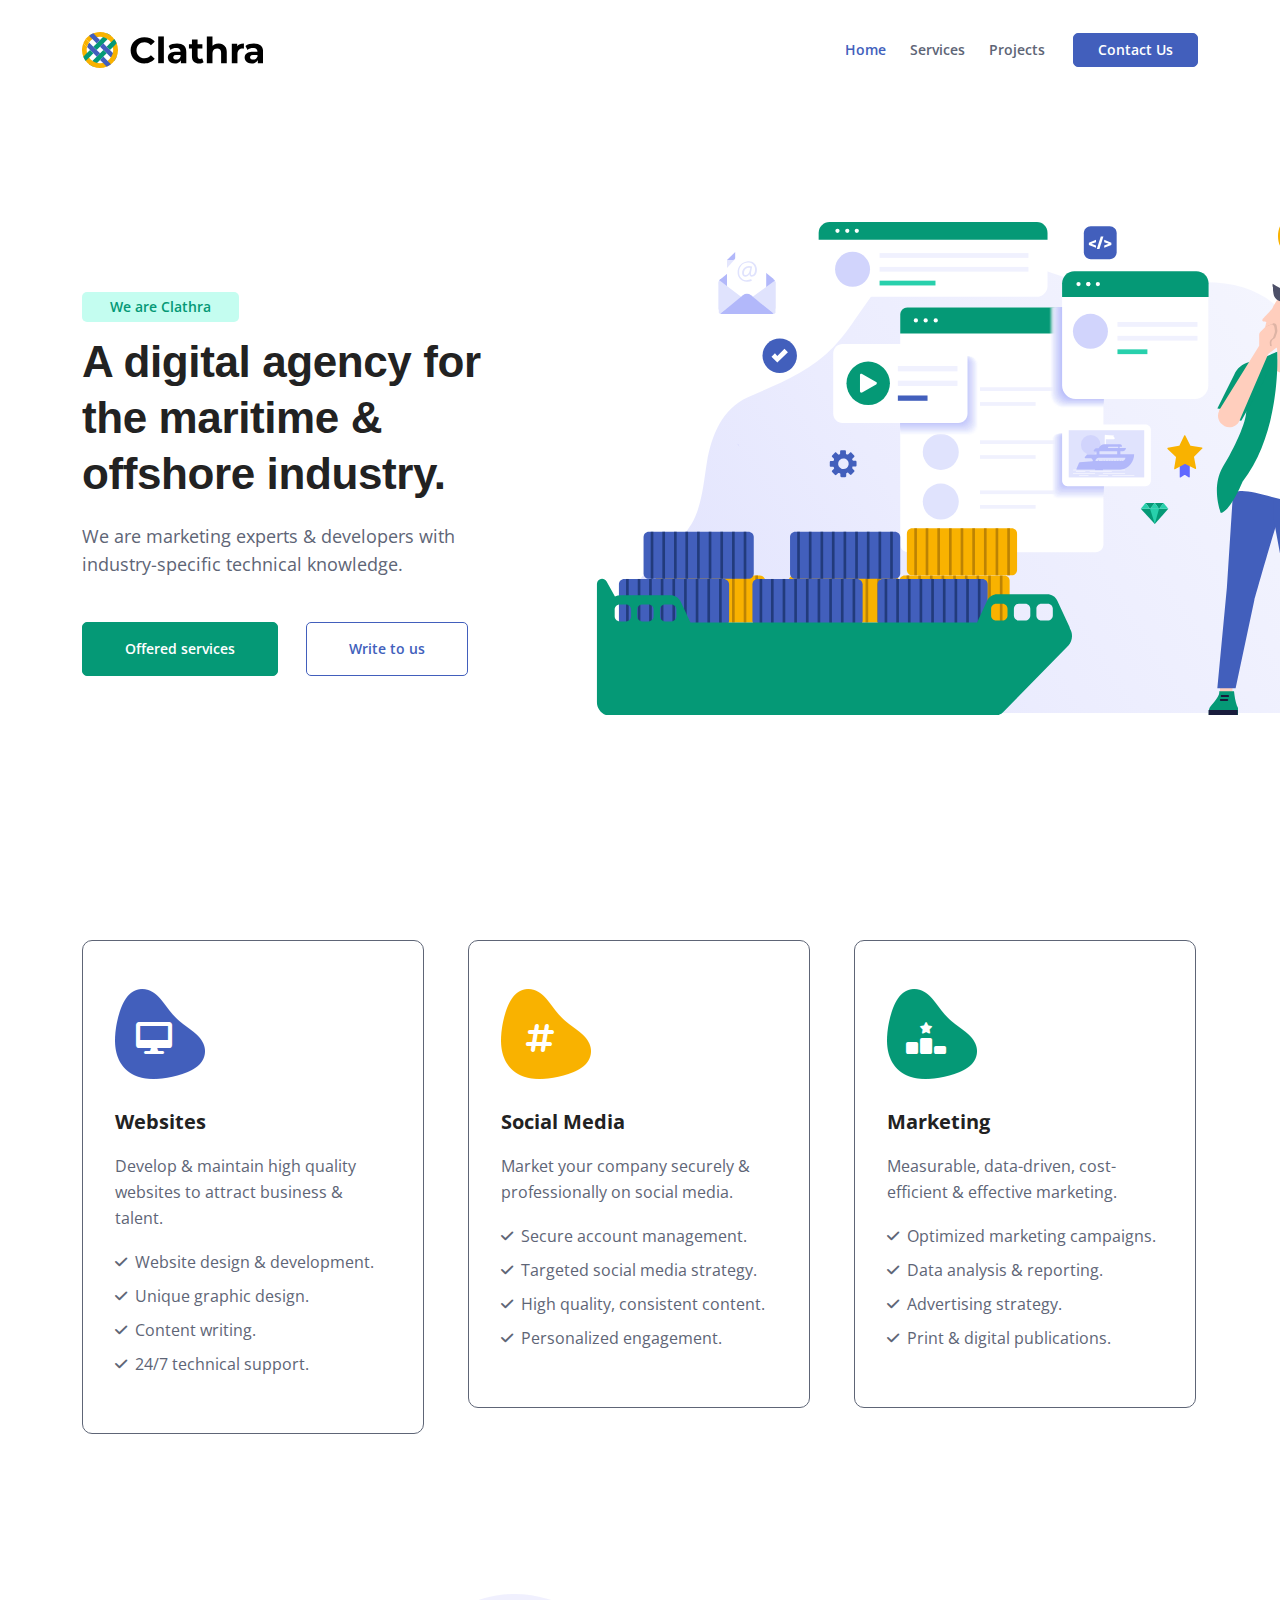
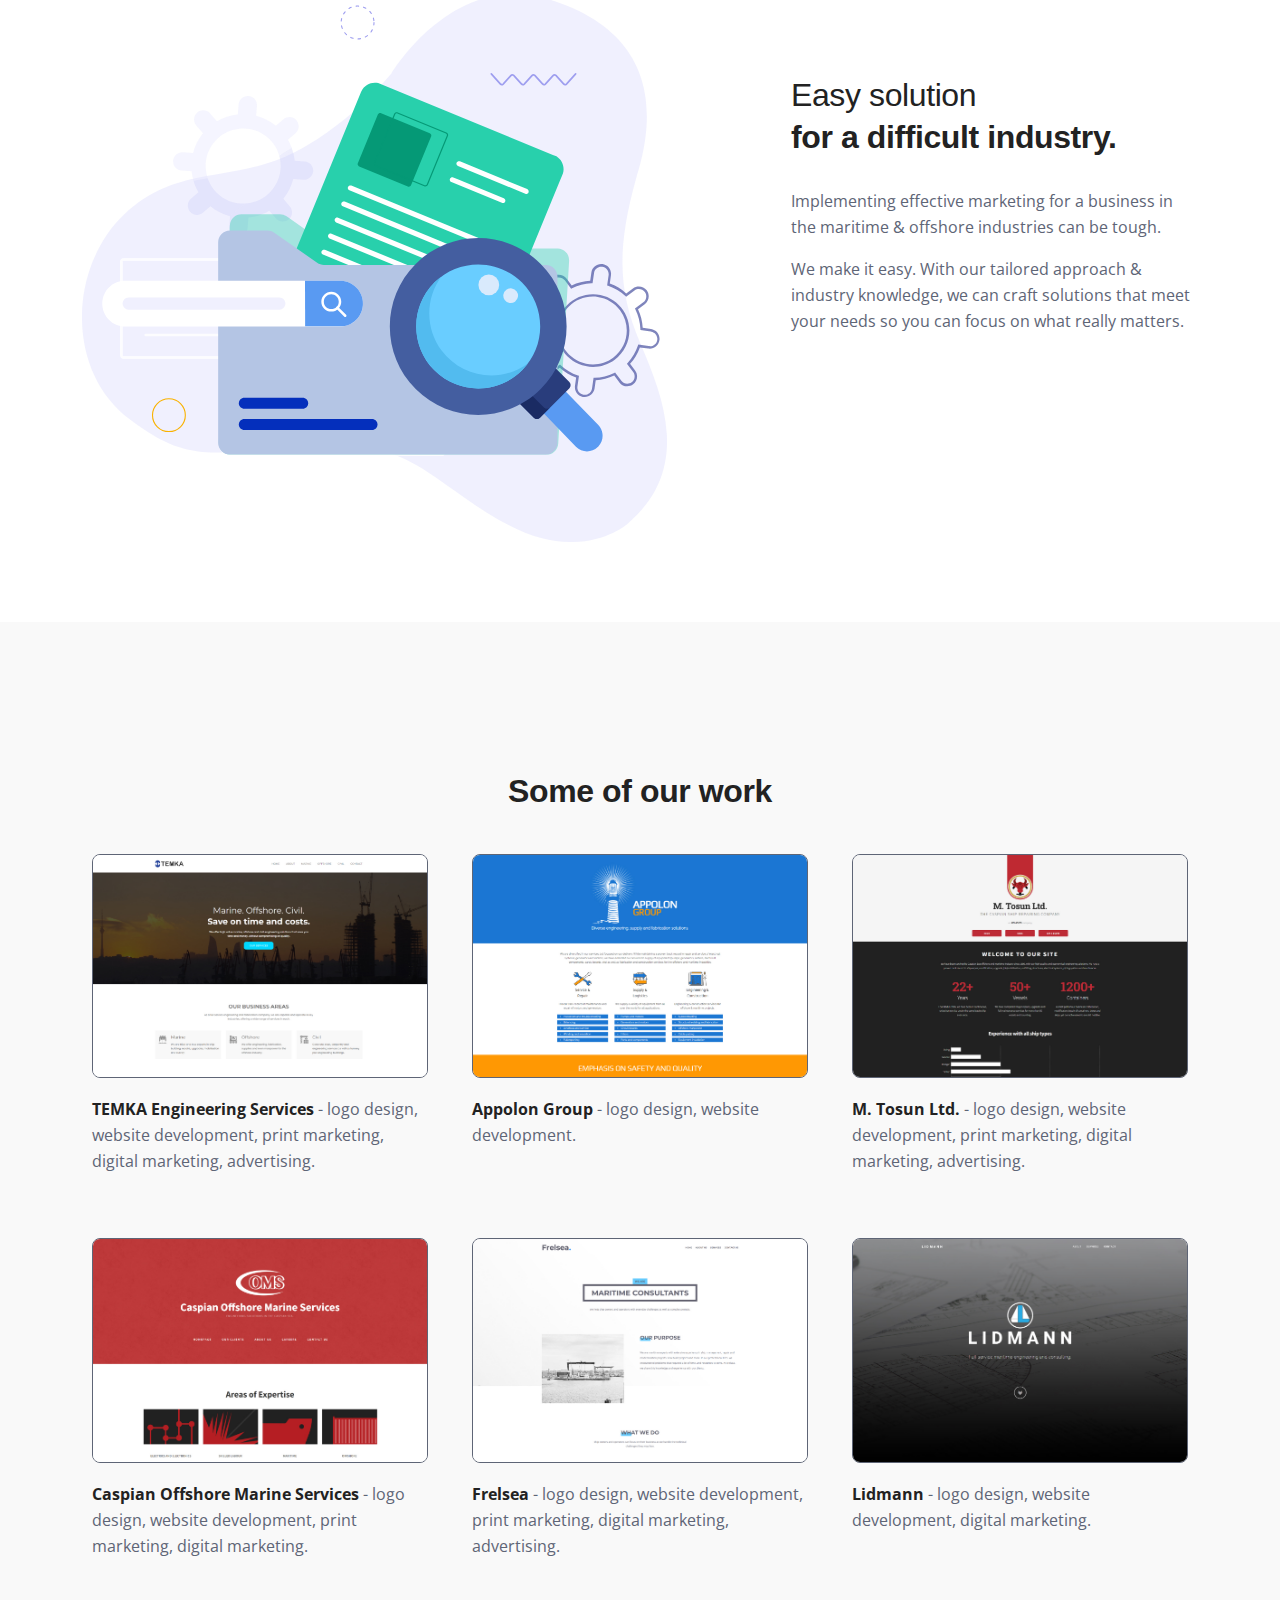
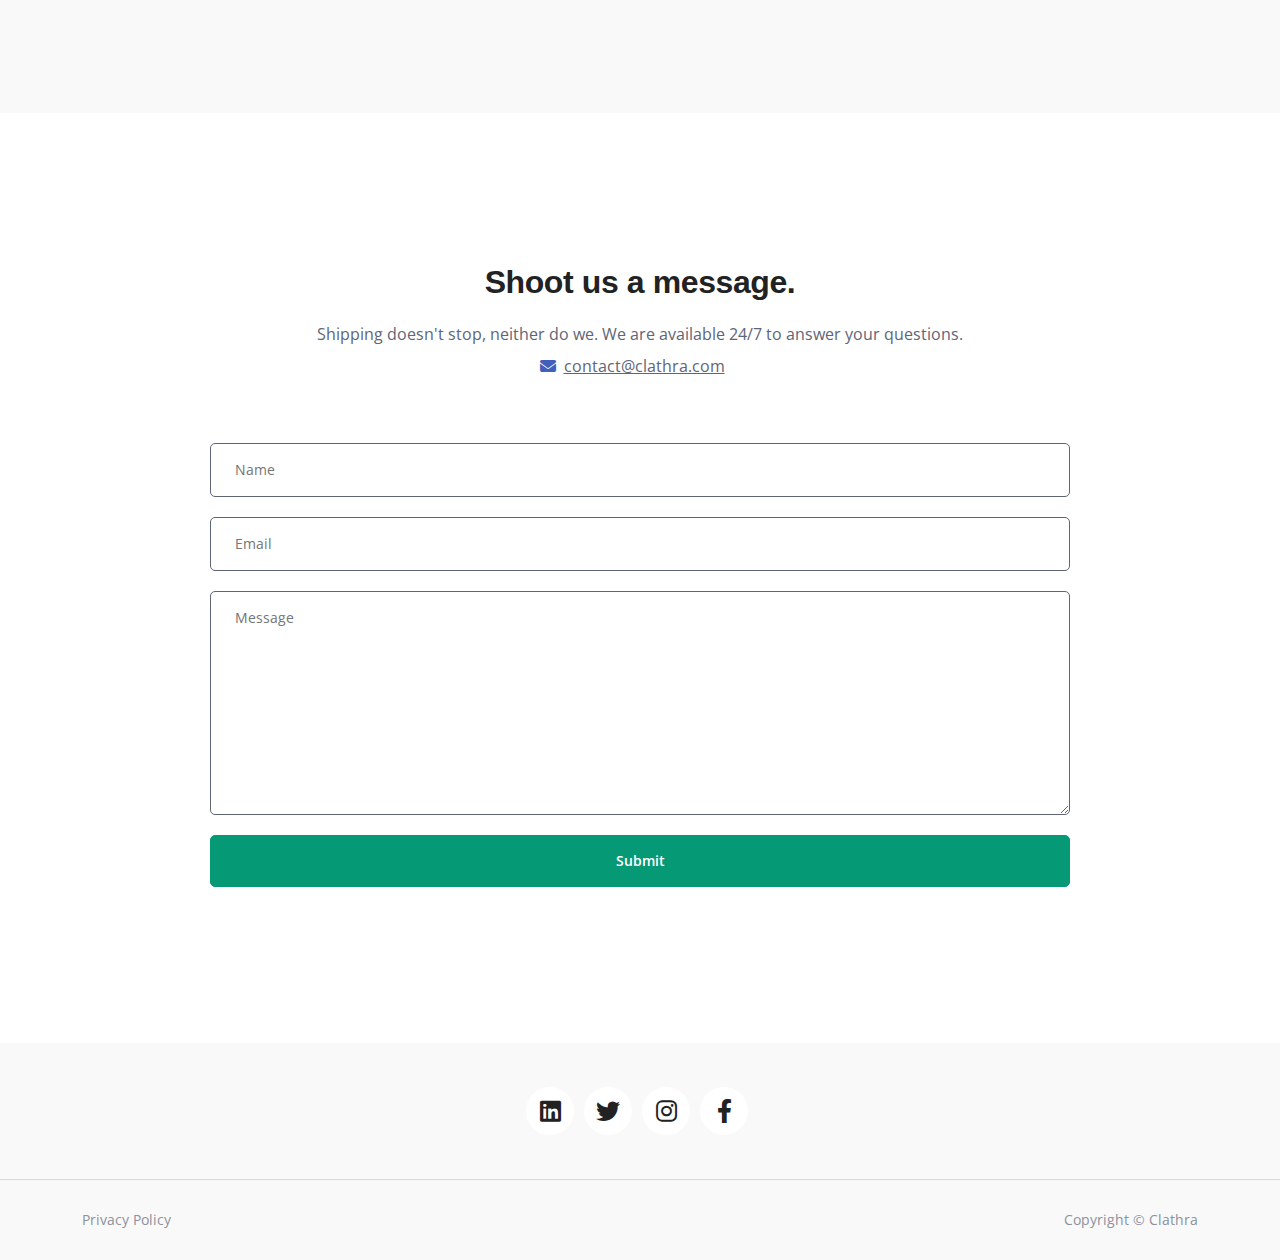
==== index.html @ 35093df6 "footer update" ====
<!DOCTYPE html>
<html lang="en">
<head>
    <meta charset="utf-8">
    <meta name="viewport" content="width=device-width, initial-scale=1, shrink-to-fit=no">
    
    <!-- SEO Meta Tags -->
    <meta name="description" content="Digital agency for the shipping, maritime and offshore industries.">
    <meta name="author" content="Clathra">

    <!-- OG Meta Tags to improve the way the post looks when you share the page on Facebook, Twitter, LinkedIn -->
	<meta property="og:site_name" content="Clathra" /> <!-- website name -->
	<meta property="og:site" content="https://clathra.com" /> <!-- website link -->
	<meta property="og:title" content="Clathra - digital agency for the shipping & offshore world."/> <!-- title shown in the actual shared post -->
	<meta property="og:description" content="Web development, design, digital & print marketing and media management to SMEs in shipping, maritime & offshore.  We have industry-specific expertise to cater to these challenging sectors." /> <!-- description shown in the actual shared post -->
	<meta property="og:image" content="https://clathra.com/images/og_image.jpg" /> <!-- image link, make sure it's jpg -->
	<meta property="og:url" content="https://clathra.com" /> <!-- where do you want your post to link to -->
	<meta name="twitter:card" content="summary_large_image"> <!-- to have large image post format in Twitter -->

    <!-- Webpage Title -->
    <title>Clathra - digital agency for the shipping & offshore world.</title>
    
    <!-- Styles -->
    <link href="https://fonts.googleapis.com/css2?family=Open+Sans:ital,wght@0,400;0,600;0,700;1,400&display=swap" rel="stylesheet">
    <link href="https://fonts.googleapis.com/css2?family=Orbitron:wght@400;500;600;700;800;900&display=swap" rel="stylesheet">
    <link href="css/bootstrap.min.css" rel="stylesheet">
    <link href="css/fontawesome-all.min.css" rel="stylesheet">
    <link href="css/swiper.css" rel="stylesheet">
	<link href="css/styles.css" rel="stylesheet">
	
	<!-- Favicon  -->
    <link rel="icon" href="images/favicon.png">
</head>
<body data-bs-spy="scroll" data-bs-target="#navbarExample">
    
    <!-- Navigation -->
    <nav id="navbarExample" class="navbar navbar-expand-lg fixed-top navbar-light" aria-label="Main navigation">
        <div class="container">

            <!-- Image Logo -->
            <a class="navbar-brand logo-image" href="#header"><img src="images/logo.svg" alt="alternative"></a> 

            <button class="navbar-toggler p-0 border-0" type="button" id="navbarSideCollapse" aria-label="Toggle navigation">
                <span class="navbar-toggler-icon"></span>
            </button>

            <div class="navbar-collapse offcanvas-collapse" id="navbarsExampleDefault">
                <ul class="navbar-nav ms-auto navbar-nav-scroll">
                    <li class="nav-item">
                        <a class="nav-link active" aria-current="page" href="#header">Home</a>
                    </li>
                    <li class="nav-item">
                        <a class="nav-link" href="#services">Services</a>
                    </li>
                    <li class="nav-item">
                        <a class="nav-link" href="#projects">Projects</a>
                    </li>
                </ul>
                <span class="nav-item">
                    <a class="btn-solid-sm" href="#contact">Contact Us</a>
                </span>
            </div> <!-- end of navbar-collapse -->
        </div> <!-- end of container -->
    </nav> <!-- end of navbar -->
    <!-- end of navigation -->

      
    <!-- Header -->
    <header id="header" class="header">
        <div class="container">
            <div class="row">
                <div class="col-lg-6 col-xl-5">
                    <div class="text-container">
                        <div class="section-title">We are Clathra</div>
                        <h1 class="h1-large">A digital agency for the maritime & offshore industry.</h1>
                        <p class="p-large">We are marketing experts & developers with industry-specific technical knowledge.</p>
                        <a class="btn-solid-lg" href="#services">Offered services</a>
                        <a class="btn-outline-lg" href="#contact">Write to us</a>
                    </div> <!-- end of text-container -->
                </div> <!-- end of col -->
                <div class="col-lg-6 col-xl-7">
                    <div class="image-container">
                        <img class="img-fluid" src="images/header-illustration.svg" alt="alternative">
                    </div> <!-- end of image-container -->
                </div> <!-- end of col -->
            </div> <!-- end of row -->
        </div> <!-- end of container -->
    </header> <!-- end of header -->
    <!-- end of header -->


    <!-- Services -->
    <div id="services" class="cards-1">
        <div class="container">
            <div class="row">
                <div class="col-lg-12">
                    
                    <!-- Card -->
                    <div class="card">
                        <div class="card-icon blue">
                            <span class="fas fa-desktop"></span>
                        </div>
                        <div class="card-body">
                            <h5 class="card-title">Websites</h5>
                            <p>Develop & maintain high quality websites to attract business & talent.</p>
                            <ul class="list-unstyled li-space-lg">
                                <li class="d-flex">
                                    <i class="fas fa-check"></i>
                                    <div class="flex-grow-1">Website design & development.</div>
                                </li>
                                <li class="d-flex">
                                    <i class="fas fa-check"></i>
                                    <div class="flex-grow-1">Unique graphic design.</div>
                                </li>
                                <li class="d-flex">
                                    <i class="fas fa-check"></i>
                                    <div class="flex-grow-1">Content writing.</div>
                                </li>
                                <li class="d-flex">
                                    <i class="fas fa-check"></i>
                                    <div class="flex-grow-1">24/7 technical support.</div>
                                </li>
                            </ul>
                        </div>
                    </div>
                    <!-- end of card -->

                    <!-- Card -->
                    <div class="card">
                        <div class="card-icon yellow">
                            <span class="fas fa-hashtag"></span>
                        </div>
                        <div class="card-body">
                            <h5 class="card-title">Social Media</h5>
                            <p>Market your company securely & professionally on social media.</p>
                            <ul class="list-unstyled li-space-lg">
                                <li class="d-flex">
                                    <i class="fas fa-check"></i>
                                    <div class="flex-grow-1">Secure account management.</div>
                                </li>
                                <li class="d-flex">
                                    <i class="fas fa-check"></i>
                                    <div class="flex-grow-1">Targeted social media strategy.</div>
                                </li>
                                <li class="d-flex">
                                    <i class="fas fa-check"></i>
                                    <div class="flex-grow-1">High quality, consistent content.</div>
                                </li>
                                <li class="d-flex">
                                    <i class="fas fa-check"></i>
                                    <div class="flex-grow-1">Personalized engagement.</div>
                                </li>
                            </ul>
                        </div>
                    </div>
                    <!-- end of card -->

                    <!-- Card -->
                    <div class="card">
                        <div class="card-icon red">
                            <span class="fas fa-ranking-star"></span>
                        </div>
                        <div class="card-body">
                            <h5 class="card-title">Marketing</h5>
                            <p>Measurable, data-driven, cost-efficient & effective marketing.</p>
                            <ul class="list-unstyled li-space-lg">
                                <li class="d-flex">
                                    <i class="fas fa-check"></i>
                                    <div class="flex-grow-1">Optimized marketing campaigns.</div>
                                </li>
                                <li class="d-flex">
                                    <i class="fas fa-check"></i>
                                    <div class="flex-grow-1">Data analysis & reporting.</div>
                                </li>
                                <li class="d-flex">
                                    <i class="fas fa-check"></i>
                                    <div class="flex-grow-1">Advertising strategy.</div>
                                </li>
                                <li class="d-flex">
                                    <i class="fas fa-check"></i>
                                    <div class="flex-grow-1">Print & digital publications.</div>
                                </li>
                            </ul>
                        </div>
                    </div>
                    <!-- end of card -->

                </div> <!-- end of col -->
            </div> <!-- end of row -->
        </div> <!-- end of container -->
    </div> <!-- end of cards-1 -->
    <!-- end of services -->


    <!-- Details 1 -->
    <div id="details" class="basic-1">
        <div class="container">
            <div class="row">
                <div class="col-lg-6 col-xl-7">
                    <div class="image-container">
                        <img class="img-fluid" src="images/details-1.svg" alt="alternative">
                    </div> <!-- end of image-container -->
                </div> <!-- end of col -->
                <div class="col-lg-6 col-xl-5">
                    <div class="text-container">
                        <h2><span>Easy solution</span><br> for a difficult industry.</h2>
                        <p>Implementing effective marketing for a business in the maritime & offshore industries can be tough.</p>
                        <p>We make it easy. With our tailored approach & industry knowledge, we can craft solutions that meet your needs so you can focus on what really matters.</p>
                    </div> <!-- end of text-container -->
                </div> <!-- end of col -->
            </div> <!-- end of row -->
        </div> <!-- end of container -->
    </div> <!-- end of basic-1 -->
    <!-- end of details 1 -->

    <!-- Projects -->
	<div id="projects" class="filter bg-gray">
		<div class="container">
            <div class="row">
                <div class="col-lg-12">
                    <h2 class="h2-heading">Some of our work</h2>
                </div> <!-- end of col -->
            </div> <!-- end of row -->
            <div class="row">
                <div class="col-lg-4">
                    <div class="element-item">
                        <img class="img-fluid" src="images/project-1.jpg" alt="alternative">
                        <p><strong>TEMKA Engineering Services</strong> - logo design, website development, print marketing, digital marketing, advertising.</p>
                    </div>
                </div>
                <div class="col-lg-4">
                    <div class="element-item">
                        <img class="img-fluid" src="images/project-2.jpg" alt="alternative">
                        <p><strong>Appolon Group</strong> - logo design, website development.</p>
                    </div>
                </div>
                <div class="col-lg-4">
                    <div class="element-item">
                        <img class="img-fluid" src="images/project-3.jpg" alt="alternative">
                        <p><strong>M. Tosun Ltd.</strong> - logo design, website development, print marketing, digital marketing, advertising.</p>
                    </div>
                </div>
            </div> <!-- end of row -->
            <div class="row">
                <div class="col-lg-4">
                    <div class="element-item">
                        <img class="img-fluid" src="images/project-4.jpg" alt="alternative">
                        <p><strong>Caspian Offshore Marine Services</strong> - logo design, website development, print marketing, digital marketing.</p>
                    </div>
                </div>
                <div class="col-lg-4">
                    <div class="element-item">
                        <img class="img-fluid" src="images/project-5.jpg" alt="alternative">
                        <p><strong>Frelsea</strong> - logo design, website development, print marketing, digital marketing, advertising.</p>
                    </div>
                </div>
                <div class="col-lg-4">
                    <div class="element-item">
                        <img class="img-fluid" src="images/project-6.jpg" alt="alternative">
                        <p><strong>Lidmann</strong> - logo design, website development, digital marketing.</p>
                    </div>
                </div> <!-- end of col -->
            </div> <!-- end of row -->
		</div> <!-- end of container -->
    </div> <!-- end of filter -->
    <!-- end of projects -->


    <!-- Contact -->
    <div id="contact" class="form-1">
        <div class="container">
            <div class="row">
                <div class="col-lg-12">
                    <h2 class="h2-heading">Shoot us a message.</h2>
                    <p class="p-heading">Shipping doesn't stop, neither do we.  We are available 24/7 to answer your questions.</p>
                    <ul class="list-unstyled li-space-lg">
                        <li><i class="fas fa-envelope"></i> &nbsp;<a href="mailto:contact@clathra.com">contact@clathra.com</a></li>
                    </ul>
                </div> <!-- end of col -->
            </div> <!-- end of row -->
            <div class="row">
                <div class="col-lg-10 offset-lg-1">
                    
                    <!-- Contact Form -->
                    <form action="https://formspree.io/f/xknyeoan" method="POST">
                        <div class="form-group">
                            <input type="text" class="form-control-input" placeholder="Name" name="name" required>
                        </div>
                        <div class="form-group">
                            <input type="email" class="form-control-input" placeholder="Email" name="email" required>
                        </div>
                        <div class="form-group">
                            <textarea class="form-control-textarea" placeholder="Message" name="message" required></textarea>
                        </div>
                        <div class="form-group">
                            <button type="submit" class="form-control-submit-button">Submit</button>
                        </div>
                    </form>
                    <!-- end of contact form -->

                </div> <!-- end of col -->
            </div> <!-- end of row -->
        </div> <!-- end of container -->
    </div> <!-- end of form-1 -->
    <!-- end of contact -->

    <!-- Footer -->
    <div class="footer bg-gray">
        <div class="container">
            <div class="row">
                <div class="col-lg-12">
                    <div class="social-container">
                        <span class="fa-stack">
                            <a href="https://www.linkedin.com/company/clathra/">
                                <i class="fas fa-circle fa-stack-2x"></i>
                                <i class="fab fa-linkedin fa-stack-1x"></i>
                            </a>
                        </span>
                        <span class="fa-stack">
                            <a href="https://twitter.com/clathra">
                                <i class="fas fa-circle fa-stack-2x"></i>
                                <i class="fab fa-twitter fa-stack-1x"></i>
                            </a>
                        </span>
                        <span class="fa-stack">
                            <a href="https://www.instagram.com/clathra/">
                                <i class="fas fa-circle fa-stack-2x"></i>
                                <i class="fab fa-instagram fa-stack-1x"></i>
                            </a>
                        </span>
                        <span class="fa-stack">
                            <a href="https://www.facebook.com/clathra/">
                                <i class="fas fa-circle fa-stack-2x"></i>
                                <i class="fab fa-facebook-f fa-stack-1x"></i>
                            </a>
                        </span>
                    </div> <!-- end of social-container -->
                </div> <!-- end of col -->
            </div> <!-- end of row -->
        </div> <!-- end of container -->
    </div> <!-- end of footer -->  
    <!-- end of footer -->

    <!-- Copyright -->
    <div class="copyright bg-gray">
        <div class="container">
            <div class="row">
                <div class="col-lg-6">
                    <ul class="list-unstyled li-space-lg p-small">
                        <li><a href="privacy.html">Privacy Policy</a></li>
                    </ul>
                </div> <!-- end of col -->
                <div class="col-lg-6">
                    <p class="p-small statement">Copyright © Clathra</p>
                </div> <!-- end of col -->
            </div> <!-- enf of row -->
        </div> <!-- end of container -->
    </div> <!-- end of copyright --> 
    <!-- end of copyright -->
    

    <!-- Back To Top Button -->
    <button onclick="topFunction()" id="myBtn">
        <img src="images/up-arrow.png" alt="alternative">
    </button>
    <!-- end of back to top button -->
    	
    <!-- Scripts -->
    <script src="js/bootstrap.min.js"></script> <!-- Bootstrap framework -->
    <script src="js/swiper.min.js"></script> <!-- Swiper for image and text sliders -->
    <script src="js/purecounter.min.js"></script> <!-- Purecounter counter for statistics numbers -->
    <script src="js/isotope.pkgd.min.js"></script> <!-- Isotope for filter -->
    <script src="js/scripts.js"></script> <!-- Custom scripts -->
</body>
</html>
---- css/styles.css ----
/* Description: Master CSS file */

/*****************************************
Table Of Contents:
- General Styles
- Navigation
- Header
- Services
- Details 1
- Details Modal
- Details 2
- Projects
- Testimonials
- Pricing
- Invitation
- Contact
- Footer
- Copyright
- Back To Top Button
- Extra Pages
- Media Queries
******************************************/

/*****************************************
Colors:
- Backgrounds - light gray #f9f9f9
- Buttons - red #ff5574
- Buttons - blue #425FBC
- Headings text - black #222222
- Body text - dark gray #5e6576
******************************************/


/**************************/
/*     General Styles     */
/**************************/
body,
html {
    width: 100%;
	height: 100%;
}

body, p {
	color: #5e6576; 
	font: 400 1rem/1.625rem "Open Sans", sans-serif;
}

h1 {
	color: #222222;
	font-weight: 700;
	font-size: 2.5rem;
	line-height: 3.25rem;
	letter-spacing: -0.4px;
	font-family: 'Montserrat', sans-serif;
}

h2 {
	color: #222222;
	font-weight: 700;
	font-size: 2rem;
	line-height: 2.625rem;
	letter-spacing: -0.4px;
	font-family: 'Montserrat', sans-serif;
}

h3 {
	color: #222222;
	font-weight: 700;
	font-size: 1.75rem;
	line-height: 2.25rem;
	letter-spacing: -0.2px;
	font-family: 'Montserrat', sans-serif;
}

h4 {
	color: #222222;
	font-weight: 700;
	font-size: 1.5rem;
	line-height: 2rem;
	letter-spacing: -0.2px;
}

h5 {
	color: #222222;
	font-weight: 700;
	font-size: 1.25rem;
	line-height: 1.625rem;
}

h6 {
	color: #222222;
	font-weight: 700;
	font-size: 1rem;
	line-height: 1.375rem;
}

.p-large {
	font-size: 1.125rem;
	line-height: 1.75rem;
}

.p-small {
	font-size: 0.875rem;
	line-height: 1.5rem;
}

.testimonial-text {
	font-style: italic;
}

.testimonial-author {
	font-weight: 700;
	font-size: 1.25rem;
	line-height: 1.75rem;
}

.li-space-lg li {
	margin-bottom: 0.5rem;
}

a {
	color: #5e6576;
	text-decoration: underline;
}

a:hover {
	color: #5e6576;
	text-decoration: underline;
}

.no-line {
	text-decoration: none;
}

.no-line:hover {
	text-decoration: none;
}

.blue {
	color: #425FBC;
}

.bg-gray {
	background-color: #f9f9f9;
}

.section-title {
	display: inline-block;
	margin-bottom: 0.75rem;
	padding: 0.125rem 1.75rem;
	border-radius: 5px;
	background-color: #C4FDF0;
	color: #059976;
	font-weight: 600;
	font-size: 0.875rem;
}

.btn-solid-reg {
	display: inline-block;
	padding: 1.375rem 2.25rem 1.375rem 2.25rem;
	border: 1px solid #059976;
	border-radius: 5px;
	background-color: #059976;
	color: #ffffff;
	font-weight: 600;
	font-size: 0.875rem;
	line-height: 0;
	text-decoration: none;
	transition: all 0.2s;
}

.btn-solid-reg:hover {
	background-color: transparent;
	color: #059976; /* needs to stay here because of the color property of a tag */
	text-decoration: none;
}

.btn-solid-lg {
	display: inline-block;
	padding: 1.625rem 2.625rem 1.625rem 2.625rem;
	border: 1px solid #059976;
	border-radius: 5px;
	background-color: #059976;
	color: #ffffff;
	font-weight: 600;
	font-size: 0.875rem;
	line-height: 0;
	text-decoration: none;
	transition: all 0.2s;
}

.btn-solid-lg:hover {
	background-color: transparent;
	color: #059976; /* needs to stay here because of the color property of a tag */
	text-decoration: none;
}

.btn-solid-sm {
	display: inline-block;
	padding: 1rem 1.5rem 1rem 1.5rem;
	border: 1px solid #ff5574;
	border-radius: 5px;
	background-color: #ff5574;
	color: #ffffff;
	font-weight: 600;
	font-size: 0.875rem;
	line-height: 0;
	text-decoration: none;
	transition: all 0.2s;
}

.btn-solid-sm:hover {
	background-color: transparent;
	color: #ff5574; /* needs to stay here because of the color property of a tag */
	text-decoration: none;
}

.btn-outline-reg {
	display: inline-block;
	padding: 1.375rem 2.25rem 1.375rem 2.25rem;
	border: 1px solid #5e6576;
	border-radius: 5px;
	background-color: transparent;
	color: #5e6576;
	font-weight: 600;
	font-size: 0.875rem;
	line-height: 0;
	text-decoration: none;
	transition: all 0.2s;
}

.btn-outline-reg:hover {
	background-color: #5e6576;
	color: #ffffff;
	text-decoration: none;
}

.btn-outline-lg {
	display: block;
	padding: 1.625rem 2.625rem 1.625rem 2.625rem;
	border: 1px solid #425FBC;
	border-radius: 5px;
	background-color: transparent;
	color: #425FBC;
	font-weight: 600;
	font-size: 0.875rem;
	line-height: 0;
	text-decoration: none;
	transition: all 0.2s;
}

.btn-outline-lg:hover {
	background-color: #425FBC;
	color: #ffffff;
	text-decoration: none;
}

.btn-outline-sm {
	display: inline-block;
	padding: 1rem 1.5rem 1rem 1.5rem;
	border: 1px solid #5e6576;
	border-radius: 30px;
	background-color: transparent;
	color: #5e6576;
	font-weight: 600;
	font-size: 0.875rem;
	line-height: 0;
	text-decoration: none;
	transition: all 0.2s;
}

.btn-outline-sm:hover {
	background-color: #5e6576;
	color: #ffffff;
	text-decoration: none;
}

.form-group {
	position: relative;
	margin-bottom: 1.25rem;
}

.form-control-input,
.form-control-select,
.form-control-textarea {
	width: 100%;
	padding-top: 0.875rem;
	padding-bottom: 0.875rem;
	padding-left: 1.5rem;
	border: 1px solid #5e6576;
	border-radius: 5px;
	background-color: #ffffff;
	color: #5e6576;
	font-size: 0.875rem;
	line-height: 1.5rem;
	-webkit-appearance: none; /* removes inner shadow on form inputs on ios safari */
}

.form-control-select {
	padding-top: 0.5rem;
	padding-bottom: 0.5rem;
	height: 3.5rem;
	color: #5e6576;
}

select {
    /* you should keep these first rules in place to maintain cross-browser behavior */
    -webkit-appearance: none;
	-moz-appearance: none;
	-ms-appearance: none;
    -o-appearance: none;
    appearance: none;
    background-image: url('../images/down-arrow.png');
    background-position: 98% 50%;
    background-repeat: no-repeat;
    outline: none;
}

.form-control-textarea {
	display: block;
	height: 14rem; /* used instead of html rows to normalize height between Chrome and IE/FF */
}

.form-control-input:focus,
.form-control-textarea:focus {
	border: 1px solid #000000;
	outline: none; /* Removes blue border on focus */
}

.form-control-input:hover,
.form-control-textarea:hover {
	border: 1px solid #000000;
}

.form-control-submit-button {
	display: inline-block;
	width: 100%;
	height: 3.25rem;
	border: 1px solid #059976;
	border-radius: 5px;
	background-color: #059976;
	color: #ffffff;
	font-weight: 600;
	font-size: 0.875rem;
	line-height: 0;
	cursor: pointer;
	transition: all 0.2s;
}

.form-control-submit-button:hover {
	border: 1px solid #059976;
	background-color: transparent;
	color: #059976;
}


/**********************/
/*     Navigation     */
/**********************/
.navbar {
	background-color: #ffffff;
	font-weight: 600;
	font-size: 0.875rem;
	line-height: 0.875rem;
	box-shadow: 0 1px 6px 0 rgba(0, 0, 0, 0.05);
}

.navbar .navbar-brand {
	padding-top: 0.25rem;
	padding-bottom: 0.25rem;
}

.navbar .logo-image img {
	height: 36px;
}

.navbar .logo-text {
	color: #222222;
	font-weight: 700;
	font-size: 1.875rem;
	line-height: 1rem;
	text-decoration: none;
}

.offcanvas-collapse {
	position: fixed;
	top: 3.25rem; /* adjusts the height between the top of the page and the offcanvas menu */
	bottom: 0;
	left: 100%;
	width: 100%;
	padding-right: 1rem;
	padding-left: 1rem;
	overflow-y: auto;
	visibility: hidden;
	background-color: #ffffff;
	transition: visibility .3s ease-in-out, -webkit-transform .3s ease-in-out;
	transition: transform .3s ease-in-out, visibility .3s ease-in-out;
	transition: transform .3s ease-in-out, visibility .3s ease-in-out, -webkit-transform .3s ease-in-out;
}

.offcanvas-collapse.open {
	visibility: visible;
	-webkit-transform: translateX(-100%);
	transform: translateX(-100%);
}

.navbar .navbar-nav {
	margin-top: 0.75rem;
	margin-bottom: 0.5rem;
}

.navbar .nav-item .nav-link {
	padding-top: 0.625rem;
	padding-bottom: 0.625rem;
	color: #5e6576;
	text-decoration: none;
	transition: all 0.2s ease;
}

.navbar .nav-item.dropdown.show .nav-link,
.navbar .nav-item .nav-link:hover,
.navbar .nav-item .nav-link.active {
	color: #425FBC;
}

/* Dropdown Menu */
.navbar .dropdown .dropdown-menu {
	animation: fadeDropdown 0.2s; /* required for the fade animation */
}

@keyframes fadeDropdown {
    0% {
        opacity: 0;
    }

    100% {
        opacity: 1;
	}
}

.navbar .dropdown-menu {
	margin-top: 0.25rem;
	margin-bottom: 0.25rem;
	border: none;
	background-color: #ffffff;
}

.navbar .dropdown-item {
	padding-top: 0.625rem;
	padding-bottom: 0.625rem;
	color: #5e6576;
	font-weight: 600;
	font-size: 0.875rem;
	line-height: 0.875rem;
	text-decoration: none;
}

.navbar .dropdown-item:hover {
	background-color: #ffffff;
	color: #425FBC;
}

.navbar .dropdown-divider {
	width: 100%;
	height: 1px;
	margin: 0.5rem auto 0.5rem auto;
	border: none;
	background-color: #d1d1d1;
}
/* end of dropdown menu */

.navbar .navbar-toggler {
	padding: 0;
	border: none;
	font-size: 1.25rem;
}

.navbar .btn-solid-sm {
	border-color: #425FBC;
	background-color: #425FBC;
}

.navbar .btn-solid-sm:hover {
	background-color: transparent;
	color: #425FBC;
}


/******************/
/*     Header     */
/******************/
.header {
	padding-top: 8rem;
	padding-bottom: 5rem;
	text-align: center;
}

.header .h1-large {
	margin-bottom: 1.25rem;
}

.header .p-large {
	margin-bottom: 2.75rem;
}

.header .btn-solid-lg {
	display: block;
	margin-bottom: 1.75rem;
}

.header .quote {
	display: block;
	color: #222222;
}

.header .quote i {
	margin-right: 0.5rem;
	color: #222222;
}

.header .text-container {
	margin-bottom: 5rem;
}


/********************/
/*     Services     */
/********************/
.cards-1 {
	padding-top: 5rem;
	padding-bottom: 2.5rem;
}

.cards-1 .card {
	margin-bottom: 5rem;
	padding: 3rem 2rem;
	border: 1px solid #5e6576;
	border-radius: 10px;
	background-color: transparent;
}

.cards-1 .card-icon {
	width: 90px;
	height: 90px;
	margin-bottom: 1.875rem;
	text-align: center;
	background-size: 90px 90px;
}

.cards-1 .card-icon.blue {
	background: url('../images/services-icon-bg-blue.png') center center no-repeat;
}

.cards-1 .card-icon.yellow {
	background: url('../images/services-icon-bg-yellow.png') center center no-repeat;
}

.cards-1 .card-icon.red {
	background: url('../images/services-icon-bg-red.png') center center no-repeat;
}

.cards-1 .card-icon .fas,
.cards-1 .card-icon .far {
	margin-right: 0.75rem;
	color: #ffffff;
	font-size: 2rem;
	line-height: 98px;
}

.cards-1 .card-body {
	padding: 0;
}

.cards-1 .card-title {
	margin-bottom: 1.125rem;
}

.cards-1 .card-body p {
	margin-bottom: 1.125rem;
}

.cards-1 .list-unstyled {
	margin-bottom: 0;
}

.cards-1 .list-unstyled .fas {
	font-size: 0.875rem;
	line-height: 1.625rem;
}

.cards-1 .list-unstyled .flex-grow-1 {
	margin-left: 0.5rem;
}


/*********************/
/*     Details 1     */
/*********************/
.basic-1 {
	padding-top: 2.5rem;
	padding-bottom: 5rem;
}

.basic-1 .image-container {
	margin-bottom: 4rem;
}

.basic-1 h2 {
	margin-bottom: 1.875rem;
}

.basic-1 h2 span {
	font-weight: 400;
}

.basic-1 p:last-of-type {
	margin-bottom: 2rem;
}

.basic-1 .btn-solid-reg {
	cursor: pointer;
}


/*************************/
/*     Details Modal     */
/*************************/
.modal-dialog {
	max-width: 1150px;
	margin-right: 1rem;
	margin-left: 1rem;
	pointer-events: all;
}

.modal-content {
	padding: 2.75rem 1.25rem;
}

.modal-content .btn-close {
	position: absolute;
	right: 10px;
	top: 10px;
}

.modal-content .image-container {
	margin-bottom: 3rem;
}

.modal-content img {
	border-radius: 6px;
}

.modal-content h3 {
	margin-bottom: 0.5rem;
}

.modal-content hr {
	width: 44px;
	margin-top: 0.125rem;
	margin-bottom: 1.25rem;
	margin-left: 0;
	height: 2px;
	border: none;
	background-color: #53575a;
}

.modal-content h4 {
	margin-top: 2rem;
	margin-bottom: 0.625rem;
}

.modal-content .list-unstyled {
	margin-bottom: 2rem;
}

.modal-content .list-unstyled .fas {
	font-size: 0.75rem;
	line-height: 1.75rem;
}

.modal-content .list-unstyled .flex-grow-1 {
	margin-left: 0.5rem;
}

.modal-content .btn-solid-reg {
	margin-right: 0.75rem;
}

.modal-content .btn-outline-reg {
	cursor: pointer;
}


/*********************/
/*     Details 2     */
/*********************/
.counter {
	padding-top: 5rem;
	padding-bottom: 9.75rem;
}

.counter .text-container {
	margin-bottom: 4rem;
}

.counter h2 {
	margin-bottom: 1.875rem;
}

.counter h2 span {
	font-weight: 400;
}

.counter p {
	margin-bottom: 4rem;
}

.counter .counter-container {
	text-align: center;
}

.counter .counter-cell {
	margin-bottom: 3rem;
	color: #425FBC;
}

.counter .counter-cell.red {
	color: #059976;
}

.counter .purecounter {
	margin-bottom: 1.5rem;
	font-weight: 400;
	font-size: 3.5rem;
	line-height: 2rem;
}

.counter .purecounter:after {
    content: "+";
	margin-left: 0.5rem;
}

.counter .counter-info {
	font-size: 0.875rem;
	line-height: 1.5rem;
}


/********************/
/*     Projects     */
/********************/
.filter {
	padding-top: 9.25rem;
	padding-bottom: 5.625rem;
	text-align: center;
}

.filter h2 {
	margin-bottom: 2.625rem;
}

.filter .button-group {
	margin-bottom: 1rem;
}

.filter .button {
	margin-bottom: 0.75rem;
	border: none;
	background-color: transparent;
	color: #222222;
	font-weight: 600;
	font-size: 1rem;
}

.filter .button:hover,
.filter .button.is-checked {
	color: #059976;
}

.filter .grid {
	margin-right: auto;
	max-width: 351px;
	margin-left: auto;
}

.filter .element-item {
	margin-bottom: 3rem;
}

.filter .element-item a {
	text-decoration: none;
}

.filter .element-item img {
	margin-bottom: 1.125rem;
	border-radius: 8px;
	border: 1px solid #5e6576;
}

.filter .element-item p {
	text-align: left;
}

.filter .element-item p strong {
	color: #222222;
}


/************************/
/*     Testimonials     */
/************************/
.slider-1 {
	padding-top: 9.75rem;
	padding-bottom: 4.5rem;
}

.slider-1 .slider-container {
	position: relative;
}

.slider-1 .swiper-container {
	position: static;
	width: 86%;
}

.slider-1 .swiper-button-prev:focus,
.slider-1 .swiper-button-next:focus {
	/* even if you can't see it chrome you can see it on mobile device */
	outline: none;
}

.slider-1 .swiper-button-prev {
	left: -12px;
	background-image: url("data:image/svg+xml;charset=utf-8,%3Csvg%20xmlns%3D'http%3A%2F%2Fwww.w3.org%2F2000%2Fsvg'%20viewBox%3D'0%200%2028%2044'%3E%3Cpath%20d%3D'M0%2C22L22%2C0l2.1%2C2.1L4.2%2C22l19.9%2C19.9L22%2C44L0%2C22L0%2C22L0%2C22z'%20fill%3D'%23707375'%2F%3E%3C%2Fsvg%3E");
	background-size: 18px 28px;
}

.slider-1 .swiper-button-next {
	right: -12px;
	background-image: url("data:image/svg+xml;charset=utf-8,%3Csvg%20xmlns%3D'http%3A%2F%2Fwww.w3.org%2F2000%2Fsvg'%20viewBox%3D'0%200%2028%2044'%3E%3Cpath%20d%3D'M27%2C22L27%2C22L5%2C44l-2.1-2.1L22.8%2C22L2.9%2C2.1L5%2C0L27%2C22L27%2C22z'%20fill%3D'%23707375'%2F%3E%3C%2Fsvg%3E");
	background-size: 18px 28px;
}

.slider-1 .card {
	border: none;
}

.slider-1 .card-body {
	padding: 0;
}

.slider-1 .quotes {
	margin-bottom: 3rem;
	width: 64px;
}

.slider-1 .testimonial-text {
	margin-bottom: 1.875rem;
	color: #838a9c;
	font-style: italic;
	font-size: 1.5rem;
	line-height: 2.25rem;
}

.slider-1 .testimonial-image {
	display: inline-block;
	width: 70px;
	margin-bottom: 0.875rem;
	border-radius: 50%;
}

.slider-1 .testimonial-author {
	margin-bottom: 0.125rem;
	color: #222222;
	font-weight: 700;
	font-size: 1.125rem;
}


/********************/
/*     Pricing     */
/********************/
.cards-2 {
	padding-top: 5rem;
	padding-bottom: 2.25em;
}

.cards-2 .h2-heading {
	margin-bottom: 3.75rem;
	text-align: center;
}

.cards-2 .h2-heading span {
	font-weight: 400;
}

.cards-2 .card {
	margin-bottom: 5rem;
	padding: 4rem 1rem;
	border: 1px solid #5e6576;
	border-radius: 10px;
	background-color: transparent;
	text-align: center;
}

.cards-2 .card-body {
	padding: 0;
}

.cards-2 .card-title {
	margin-bottom: 2rem;
}

.cards-2 .card-title .decoration-lines {
	width: 30px;
	margin-bottom: 0.25rem;
}

.cards-2 .card-title .decoration-lines.flipped {
	transform: scaleX(-1);
}

.cards-2 .card-title span {
	margin-right: 0.75rem;
	margin-left: 0.75rem;
	color: #222222;
	font-weight: 700;
	font-size: 1.5rem;
	line-height: 2rem;
	letter-spacing: -0.2px;
}

.cards-2 .card-body .list-unstyled {
	margin-bottom: 3rem;
}

.cards-2 .card-body .list-unstyled li {
	margin-bottom: 0.625rem;
}

.cards-2 .card-body .price {
	margin-bottom: 3rem;
	color: #222222;
	font-weight: 700;
	font-size: 3rem;
	line-height: 2rem;
	letter-spacing: -0.2px;
}


/**********************/
/*     Invitation     */
/**********************/
.basic-2 {
	padding-top: 3rem;
	text-align: center;
}

.basic-2 .text-container {
	padding: 5rem 1.5rem 5rem 1.5rem;
	border-radius: 10px;
	background: url('../images/invitation-background.jpg') center center no-repeat;
	background-size: cover;
}

.basic-2 h4 {
	margin-bottom: 2rem;
	color: #ffffff;
}

.basic-2 .p-large {
	margin-bottom: 0;
	color: #ffffff;
}


/*******************/
/*     Contact     */
/*******************/
.form-1 {
	padding-top: 9.25rem;
	padding-bottom: 8.5rem;
	text-align: center;
}

.form-1 .h2-heading {
	margin-bottom: 1.125rem;
	text-align: center;
}

.form-1 .h2-heading span {
	font-weight: 400;
}

.form-1 .p-heading {
	margin-bottom: 0.375rem;
}

.form-1 .list-unstyled {
	margin-bottom: 3.5rem;
}

.form-1 .list-unstyled .fas {
	color: #425FBC;
}


/******************/
/*     Footer     */
/******************/
.footer {
	position: relative;
	padding-top: 2.75rem;
	padding-bottom: 1.5rem;
	text-align: center;
}

.footer .decoration-city {
	position: absolute;
	bottom: 0;
	left: 0;
}

.footer div[class*="col"] {  
	/* selects all elements which have classes starting with col */
	/* needed so that the absolute positioned decoration stays behind */
	position: relative;
}

.footer h4 {
	margin-bottom: 2rem;
}

.footer .fa-stack {
	width: 2em;
	margin-bottom: 1.25rem;
	margin-right: 0.375rem;
	font-size: 1.5rem;
}

.footer .fa-stack .fa-stack-1x {
    color: #222222;
	transition: all 0.2s ease;
}

.footer .fa-stack .fa-stack-2x {
	color: #ffffff;
	transition: all 0.2s ease;
}

.footer .fa-stack:hover .fa-stack-1x {
	color: #ffffff;
}

.footer .fa-stack:hover .fa-stack-2x {
    color: #222222;
}


/*********************/
/*     Copyright     */
/*********************/
.copyright {
	padding-top: 1.75rem;
	border-top: 1px solid #d0dae2;
	text-align: center;
}

.copyright a {
	text-decoration: none;
}

.copyright .list-unstyled,
.copyright .statement {
	opacity: 0.7;
}

.copyright .list-unstyled li {
	margin-bottom: 0.75rem;
}


/******************************/
/*     Back To Top Button     */
/******************************/
#myBtn {
	position: fixed; 
  	z-index: 99; 
	bottom: 20px; 
	right: 20px; 
	display: none; 
	width: 52px;
	height: 52px;
	border: none; 
	border-radius: 50%; 
	outline: none; 
	background-color: #44434a; 
	cursor: pointer; 
}

#myBtn:hover {
	background-color: #1d1d21;
}

#myBtn img {
	margin-bottom: 0.25rem;
	width: 18px;
}


/***********************/
/*     Extra Pages     */
/***********************/
.ex-header {
	padding-top: 9rem;
	padding-bottom: 5rem;
	background-color: #f9f9f9;
}

.ex-basic-1 .list-unstyled .fas {
	font-size: 0.375rem;
	line-height: 1.625rem;
}

.ex-basic-1 .list-unstyled .flex-grow-1 {
	margin-left: 0.5rem;
}

.ex-basic-1 .text-box {
	padding: 1.25rem 1.25rem 0.5rem 1.25rem;
	background-color: #f9f9f9;
}

.ex-cards-1 .card {
	border: none;
	background-color: transparent;
}

.ex-cards-1 .card .fa-stack {
	width: 2em;
	font-size: 1.125rem;
}

.ex-cards-1 .card .fa-stack-2x {
	color: #425FBC;
}

.ex-cards-1 .card .fa-stack-1x {
	width: 2em;
	color: #ffffff;
	font-weight: 700;
	line-height: 2.125rem;
}

.ex-cards-1 .card .list-unstyled .flex-grow-1 {
	margin-left: 2.25rem;
}

.ex-cards-1 .card .list-unstyled .flex-grow-1 h5 {
	margin-top: 0.125rem;
	margin-bottom: 0.5rem;
}


/*************************/
/*     Media Queries     */
/*************************/	
/* Min-width 768px */
@media (min-width: 768px) {

	/* Header */
	.header {
		padding-top: 9rem;
	}

	.header .h1-large {
		font-size: 2.75rem;
		line-height: 3.5rem;
	}
	/* end of header */


	/* Details 2 */
	.counter .counter-container {
		text-align: left;
	}
	
	.counter .counter-cell {
		display: inline-block;
		margin-right: 3rem;
		vertical-align: top;
	}
	/* end of details 2 */


	/* Contact */
	.form-1 .list-unstyled li {
		display: inline-block;
		margin-right: 1rem;
	}
	/* end of contact */


	/* Extra Pages */
	.ex-basic-1 .text-box {
		padding: 1.75rem 2rem 0.875rem 2rem;
	}
	/* end of extra pages */
}
/* end of min-width 768px */


/* Min-width 992px */
@media (min-width: 992px) {
	
	/* General Styles */
	.h2-heading {
		width: 35.25rem;
		margin-right: auto;
		margin-left: auto;
	}

	.p-heading {
		width: 46rem;
		margin-right: auto;
		margin-left: auto;
	}
	/* end of general styles */


	/* Navigation */
	.navbar {
		padding-top: 1.75rem;
		padding-bottom: 1.75rem;
		background-color: #ffffff;
		box-shadow: none;
		transition: all 0.2s;
	}

	.navbar.extra-page {
		padding-top: 0.5rem;
	}

	.navbar.top-nav-collapse {
		padding-top: 0.5rem;
		padding-bottom: 0.5rem;
		background-color: #ffffff;
		box-shadow: 0 3px 6px 0 rgba(0, 0, 0, 0.05);
	}

	.offcanvas-collapse {
		position: static;
		top: auto;
		bottom: auto;
		left: auto;
		width: auto;
		padding-right: 0;
		padding-left: 0;
		background-color: transparent;
		overflow-y: visible;
		visibility: visible;
	}

	.offcanvas-collapse.open {
		-webkit-transform: none;
		transform: none;
	}

	.navbar .navbar-nav {
		margin-top: 0;
		margin-bottom: 0;
	}
	
	.navbar .nav-item .nav-link {
		padding-right: 0.75rem;
		padding-left: 0.75rem;
	}

	.navbar .dropdown-menu {
		padding-top: 0.75rem;
		padding-bottom: 0.75rem;
		box-shadow: 0 3px 3px 1px rgba(0, 0, 0, 0.08);
	}

	.navbar .dropdown-divider {
		width: 90%;
	}

	.navbar .nav-item .btn-solid-sm {
		margin-top: 0;
		margin-left: 1rem;
	}
	/* end of navigation */


	/* Header */
	.header {
		padding-top: 13rem;
		text-align: left;
	}

	.header .text-container {
		margin-bottom: 0;
	}

	.header .btn-solid-lg {
		margin-right: 1.5rem;
		margin-bottom: 0;
	}

	.header .btn-solid-lg,
	.header .btn-outline-lg,
	.header .quote {
		display: inline-block;
	}
	/* end of header */


	/* Services */
	.cards-1 .card {
		display: inline-block;
		width: 298px;
		vertical-align: top;
	}
	
	.cards-1 .card:nth-of-type(3n+2) {
		margin-right: 1rem;
		margin-left: 1rem;
	}
	/* end of services */

	
	/* Details 1 */
	.basic-1 .image-container {
		margin-bottom: 0;
	}

	.basic-1 .text-container {
		margin-top: 1.25rem;
	}

	.basic-1 h2 {
		width: 23rem;
	}
	/* end of details 1 */


	/* Details Modal */
	/* Stops body and navbar shift on modal open */
	body.modal-open {
		overflow-y: scroll !important;
		padding-right: 0 !important;
	}

	body.modal-open .navbar {
		padding-right: 0 !important;
	}
	/* end of stops body and navbar shift on modal open */

	.modal {
		padding-right: 0 !important;
	}

	.modal-dialog {
		margin-top: 120px;
		margin-right: auto;
		margin-left: auto;
	}
	
	.modal-content .image-container {
		margin-bottom: 0;
	}
	/* end of details modal */
	
	
	/* Details 2 */
	.counter .text-container {
		margin-bottom: 0;
	}

	.counter .counter-cell {
		display: inline-block;
		vertical-align: top;
	}
	/* end of details 2 */


	/* Projects */
	.filter .button {
		margin-right: 0.25rem;
		margin-left: 0.25rem;
	}
	
	.filter .grid {
		max-width: 750px;
	}

	.filter .element-item {
		display: inline-block;
		/*width: 351px;*/
		margin-right: 0.625rem;
		margin-left: 0.625rem;
		vertical-align: top;
	}
	/* end of projects */


	/* Testimonials */
	.slider-1 .swiper-container {
		width: 92%;
	}

	.slider-1 .swiper-button-prev {
		left: -16px;
		width: 22px;
		background-size: 22px 34px;
	}
	
	.slider-1 .swiper-button-next {
		right: -16px;
		width: 22px;
		background-size: 22px 34px;
	}

	.slider-1 .details {
		display: flex;
		align-items: flex-start;
	}
	
	.slider-1 .text {
		flex-direction: column;
	}

	.slider-1 .testimonial-author {
		margin-top: 0.625rem;
	}
	
	.slider-1 .testimonial-image {
		margin-right: 1.125rem;
	}
	/* end of testimonials */


	/* Pricing */
	.cards-2 .card {
		display: inline-block;
		width: 298px;
		vertical-align: top;
	}
	
	.cards-2 .card:nth-of-type(3n+2) {
		margin-right: 1rem;
		margin-left: 1rem;
	}
	/* end of pricing */


	/* Invitation */
	.basic-2 .text-container {
		padding: 8rem;
	}
	/* end of invitation */


	/* Footer */
	.footer h4 {
		width: 46rem;
		margin-right: auto;
		margin-left: auto;
	}
	/* end of footer */


	/* Copyright */
	.copyright {
		text-align: left;
	}

	.copyright .list-unstyled li {
		display: inline-block;
		margin-right: 1rem;
	}

	.copyright .statement {
		text-align: right;
	}
	/* end of copyright */


	/* Extra Pages */
	.ex-cards-1 .card {
		display: inline-block;
		width: 296px;
		vertical-align: top;
	}

	.ex-cards-1 .card:nth-of-type(3n+2) {
		margin-right: 1rem;
		margin-left: 1rem;
	}
	/* end of extra pages */
}
/* end of min-width 992px */


/* Min-width 1200px */
@media (min-width: 1200px) {
	
	/* General Styles */
	.container {
		max-width: 1140px;
	}
	/* end of general styles */
	

	/* Header */
	.header {
		overflow: hidden;
		padding-top: 18.25rem;
		padding-bottom: 11.5rem;
	}

	.header .image-container {
		position: relative;
	}
	
	.header .image-container img {
		position: absolute;
		top: -80px;
		left: 10px;
		width: 840px;
		max-width: none;
	}
	/* end of header */


	/* Services */
	.cards-1 .card {
		width: 342px;
	}
	
	.cards-1 .card:nth-of-type(3n+2) {
		margin-right: 2.5rem;
		margin-left: 2.5rem;
	}
	/* end of services */


	/* Details 1 */
	.basic-1 .image-container {
		margin-right: 3.5rem;
	}

	.basic-1 .text-container {
		margin-top: 5rem;
		margin-left: 2.75rem;
	}
	/* end of details 1 */


	/* Details Modal */
	.modal-content {
		padding-right: 2rem;
		padding-left: 2rem;
	}
	/* end of details modal */


	/* Details 2 */
	.counter {
		overflow: hidden;
		padding-top: 9rem;
	}

	.counter .image-container {
		position: relative;
	}
	
	.counter .image-container img {
		position: absolute;
		top: -60px;
		left: 30px;
		width: 900px;
		max-width: none;
	}
	/* end of details 2 */


	/* Projects */
	.filter .grid {
		max-width: 1120px;
	}
	/* end of projects */


	/* Testimonials */
	.slider-1 .swiper-button-prev {
		left: -24px;
	}
	
	.slider-1 .swiper-button-next {
		right: -24px;
	}
	/* end of testimonials */


	/* Pricing */
	.cards-2 .card {
		width: 342px;
	}
	
	.cards-2 .card:nth-of-type(3n+2) {
		margin-right: 2.5rem;
		margin-left: 2.5rem;
	}
	/* end of pricing */


	/* Invitation */
	.basic-2 .text-container {
		padding: 8rem 12rem;
	}
	/* end of invitation */


	/* Contact */
	.form-1 form {
		width: 860px;
		margin-right: auto;
		margin-left: auto;
	}
	/* end of contact */


	/* Footer */
	.footer .decoration-circles {
		left: 0;
	}
	/* end of footer */


	/* Extra Pages */
	.ex-cards-1 .card {
		width: 336px;
	}

	.ex-cards-1 .card:nth-of-type(3n+2) {
		margin-right: 2.875rem;
		margin-left: 2.875rem;
	}
	/* end of extra pages */
}
/* end of min-width 1200px */
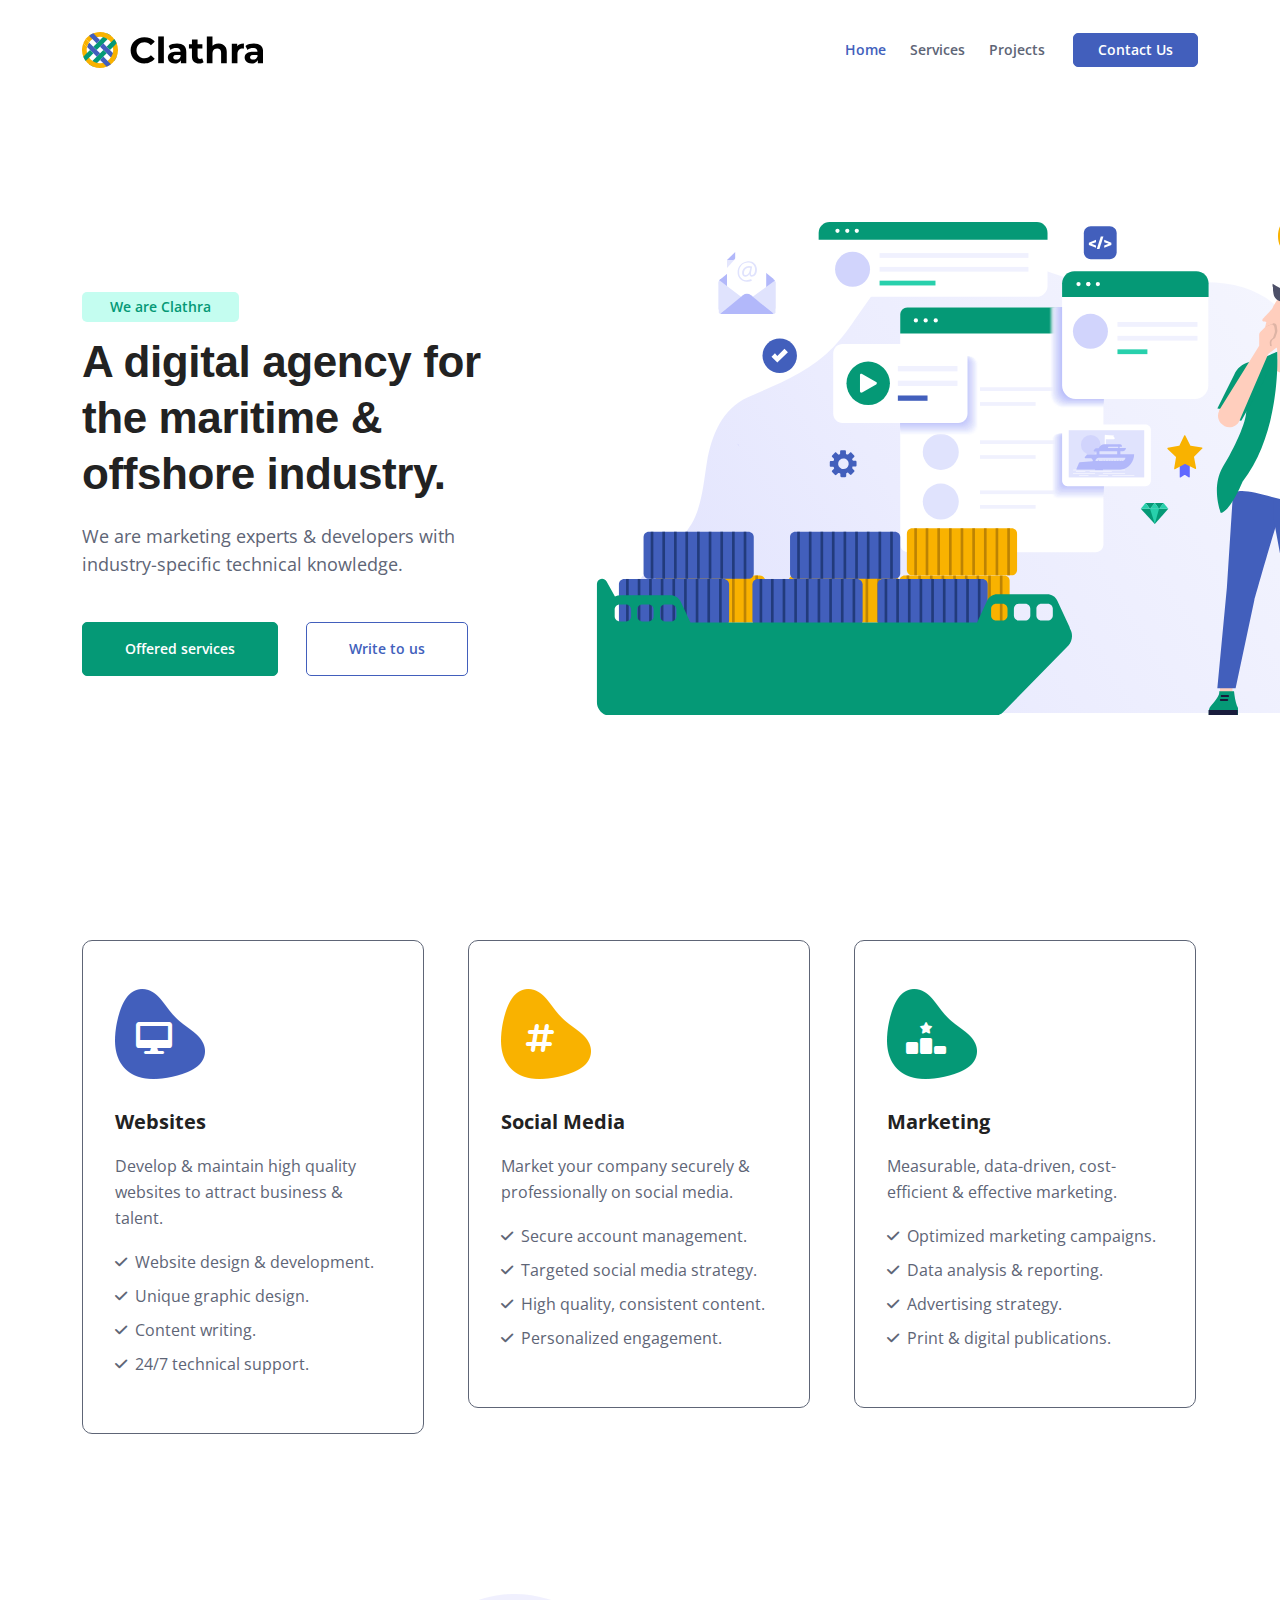
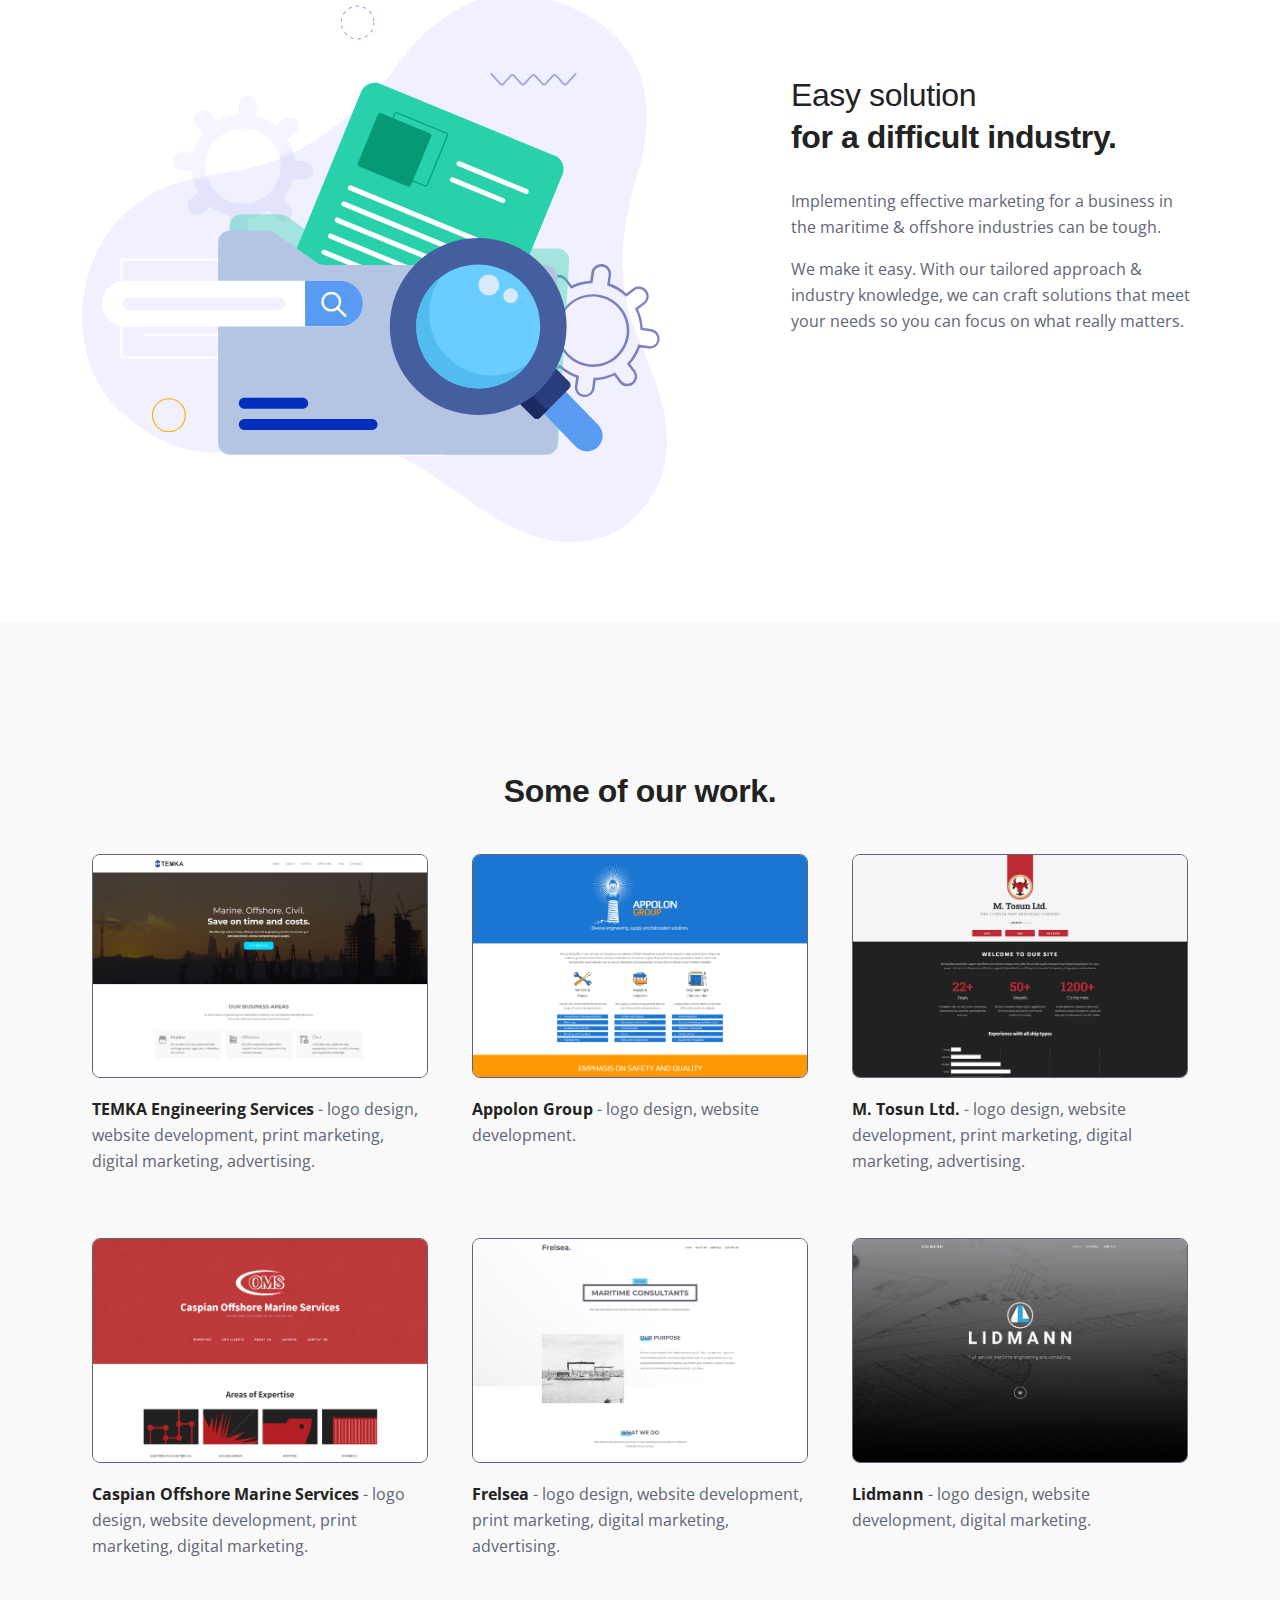
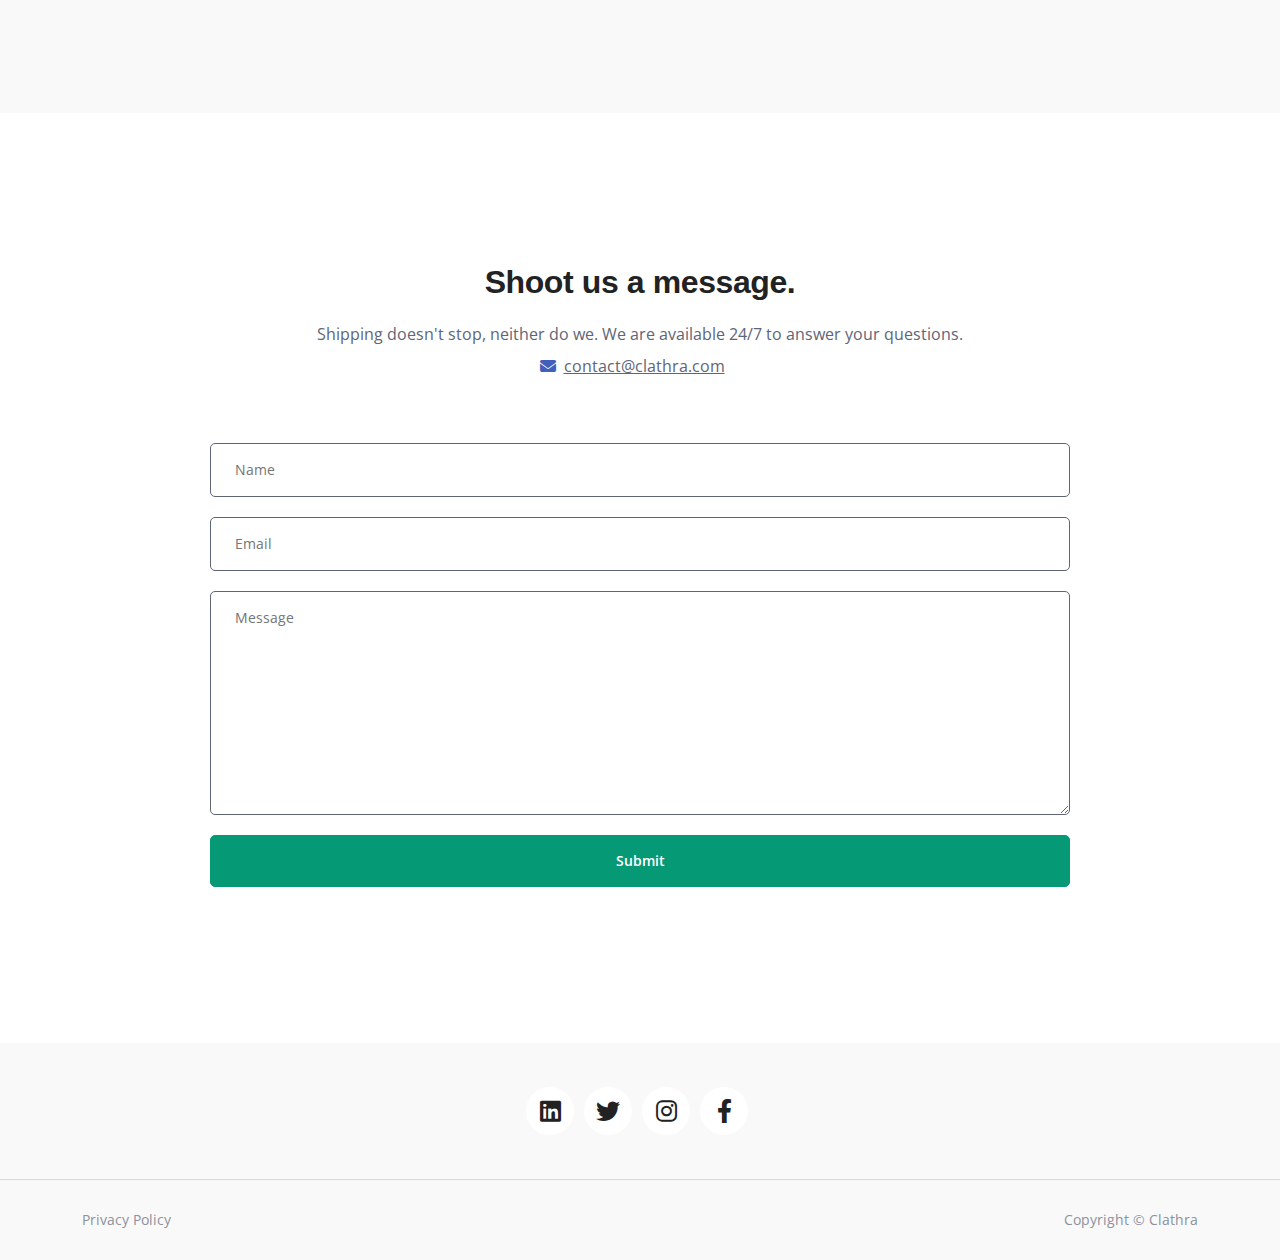
==== commit 0d96cafa: "privacy update" ====
--- a/index.html
+++ b/index.html
@@ -218,7 +218,7 @@
 		<div class="container">
             <div class="row">
                 <div class="col-lg-12">
-                    <h2 class="h2-heading">Some of our work</h2>
+                    <h2 class="h2-heading">Some of our work.</h2>
                 </div> <!-- end of col -->
             </div> <!-- end of row -->
             <div class="row">
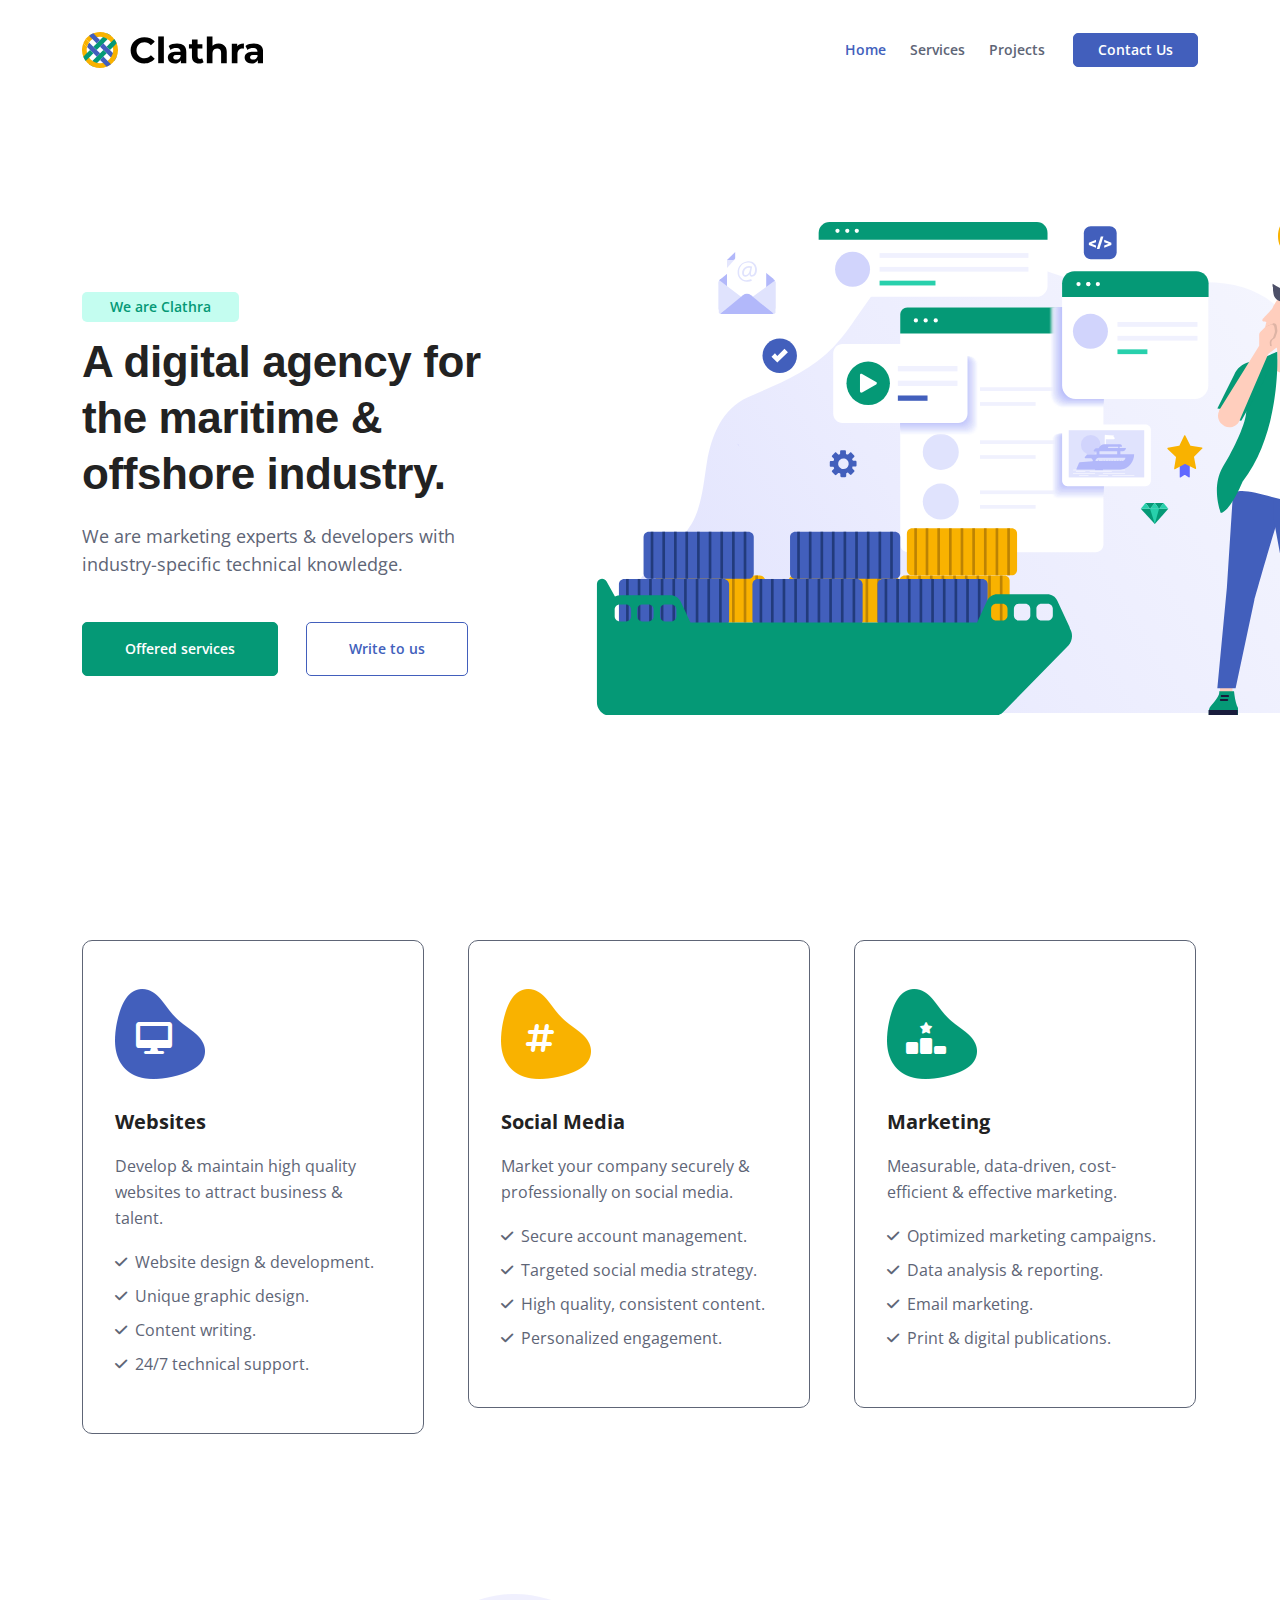
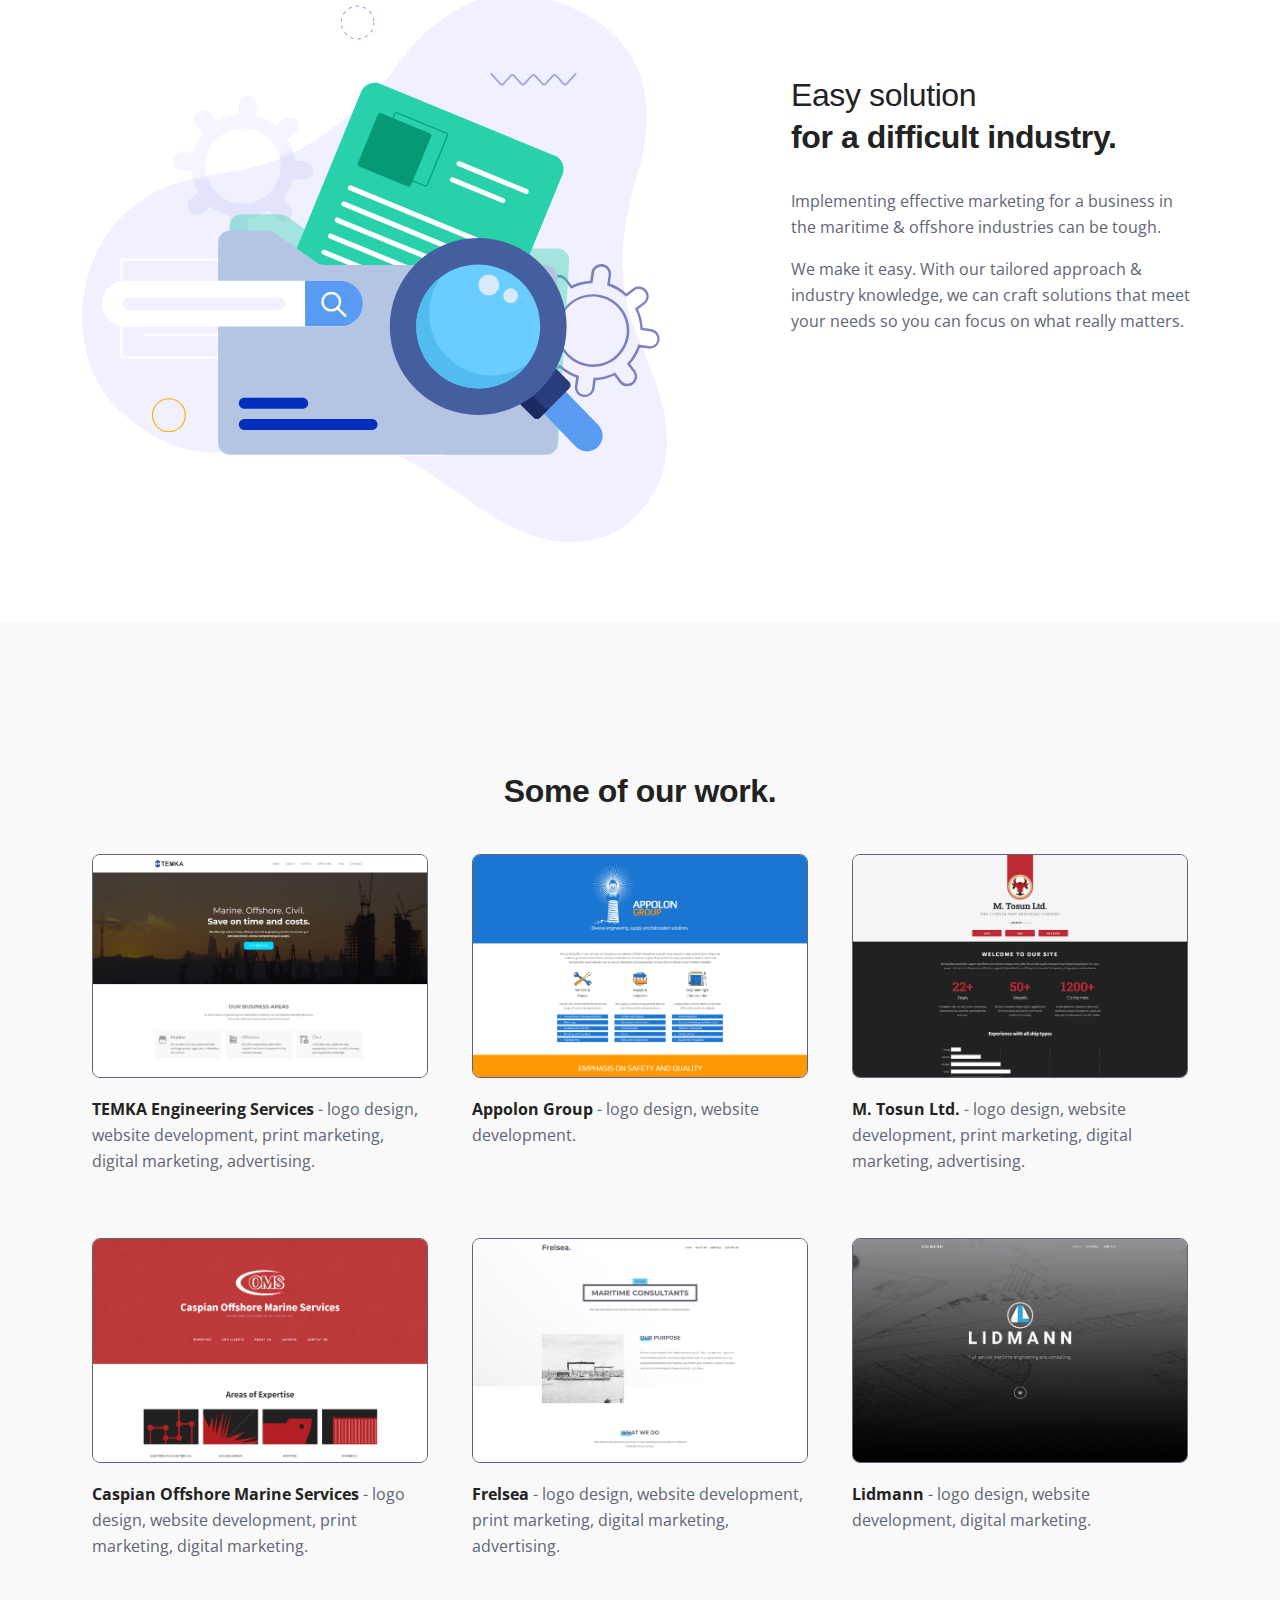
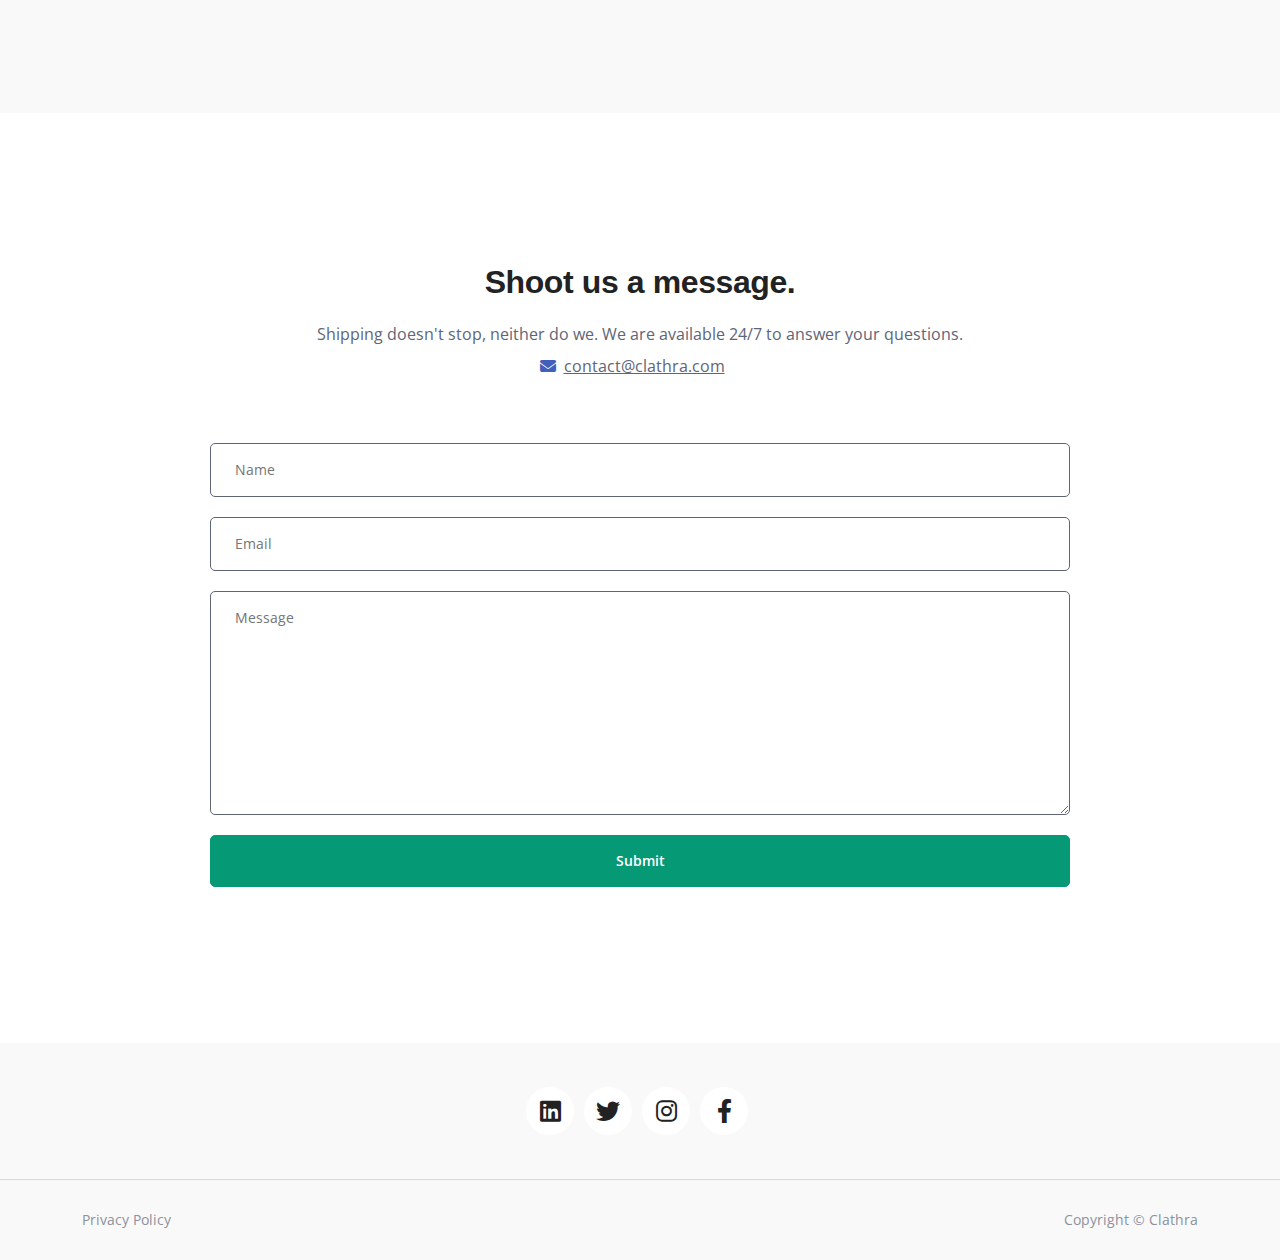
==== commit fa1cc7ef: "Update index.html" ====
--- a/index.html
+++ b/index.html
@@ -174,7 +174,7 @@
                                 </li>
                                 <li class="d-flex">
                                     <i class="fas fa-check"></i>
-                                    <div class="flex-grow-1">Advertising strategy.</div>
+                                    <div class="flex-grow-1">Email marketing.</div>
                                 </li>
                                 <li class="d-flex">
                                     <i class="fas fa-check"></i>
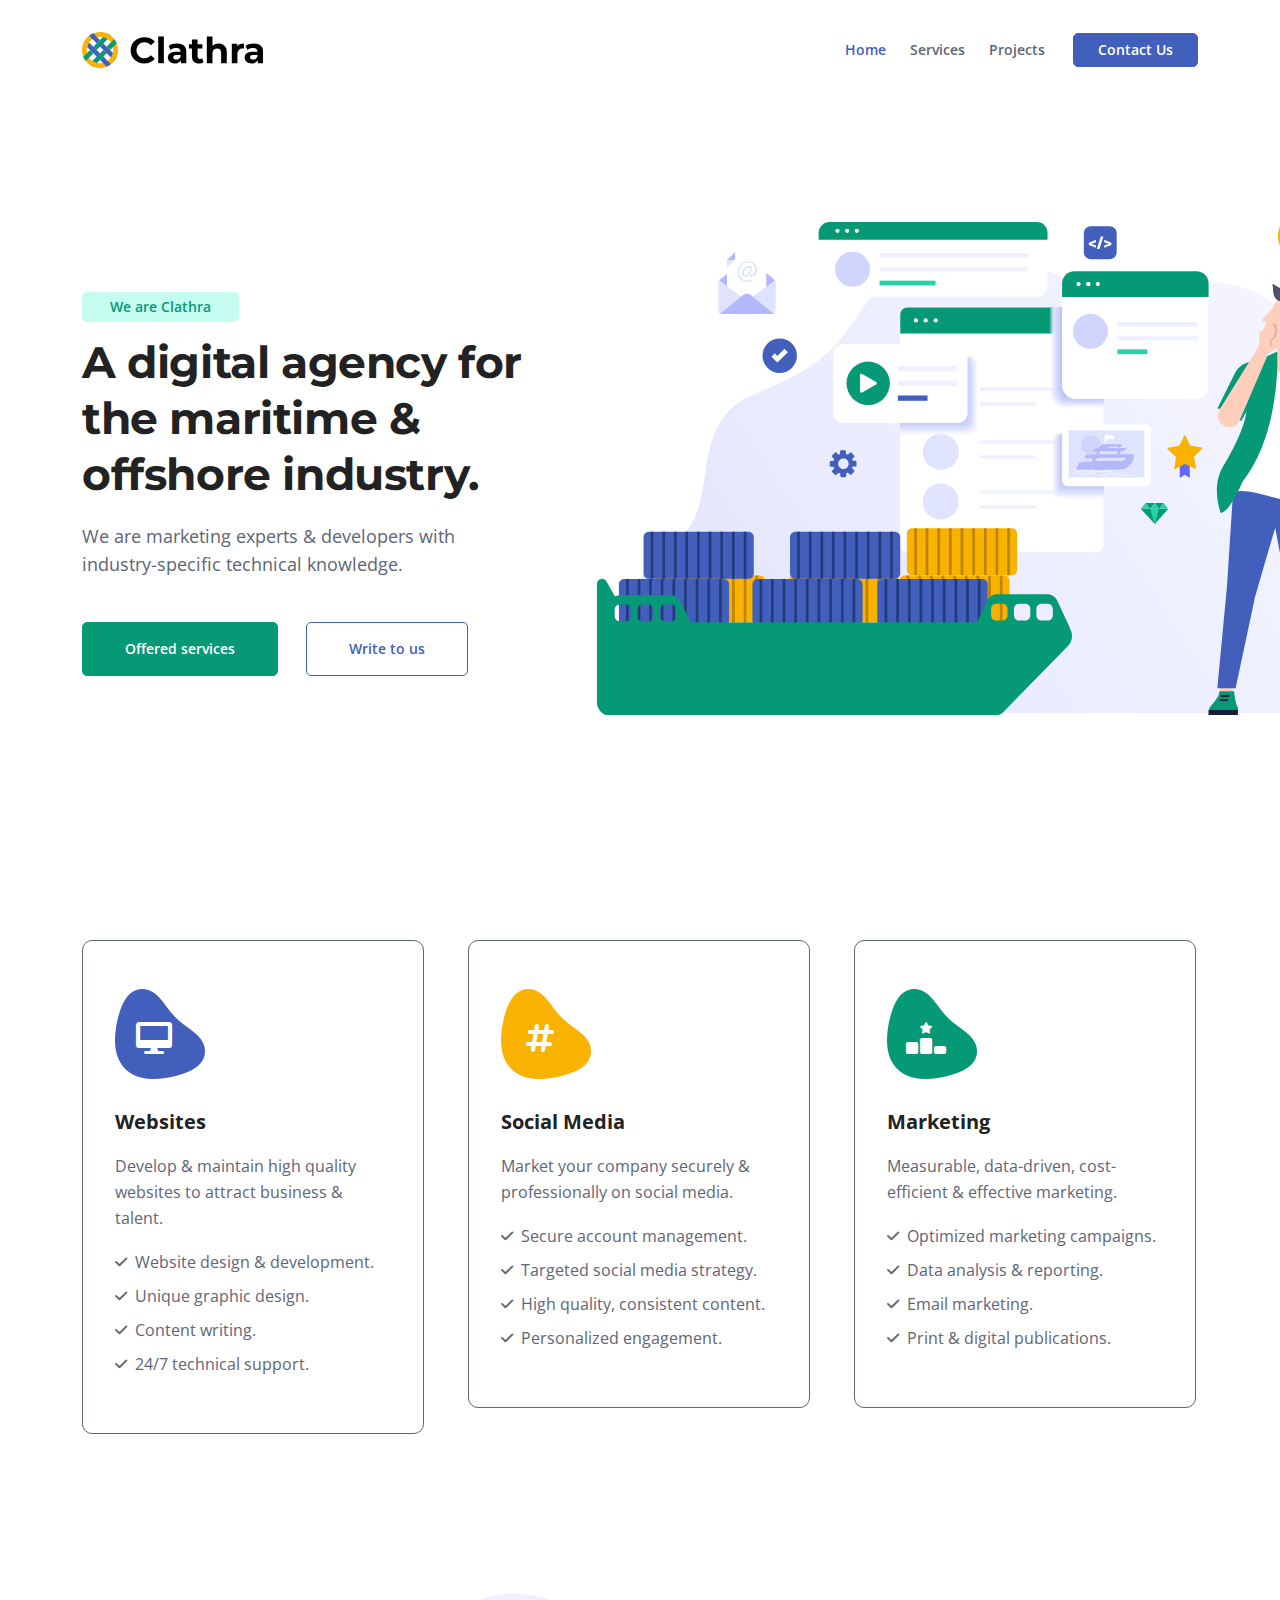
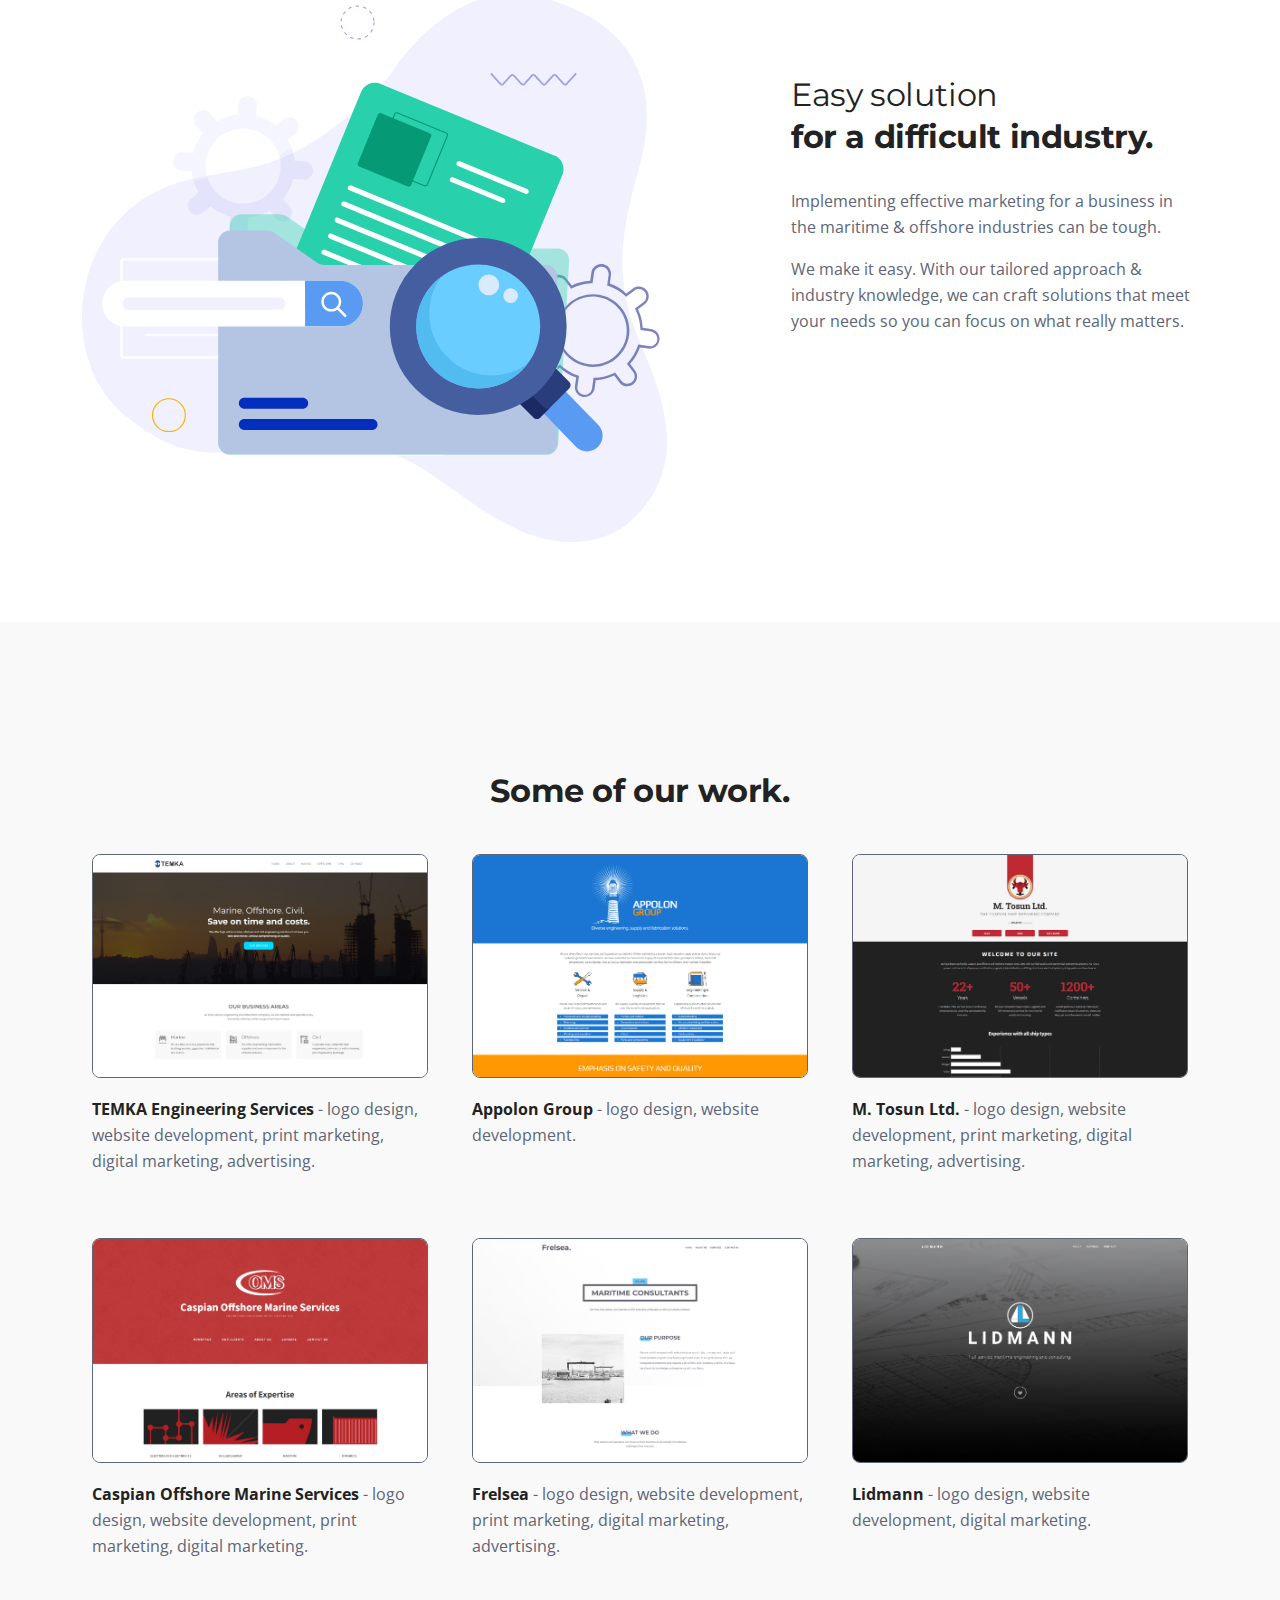
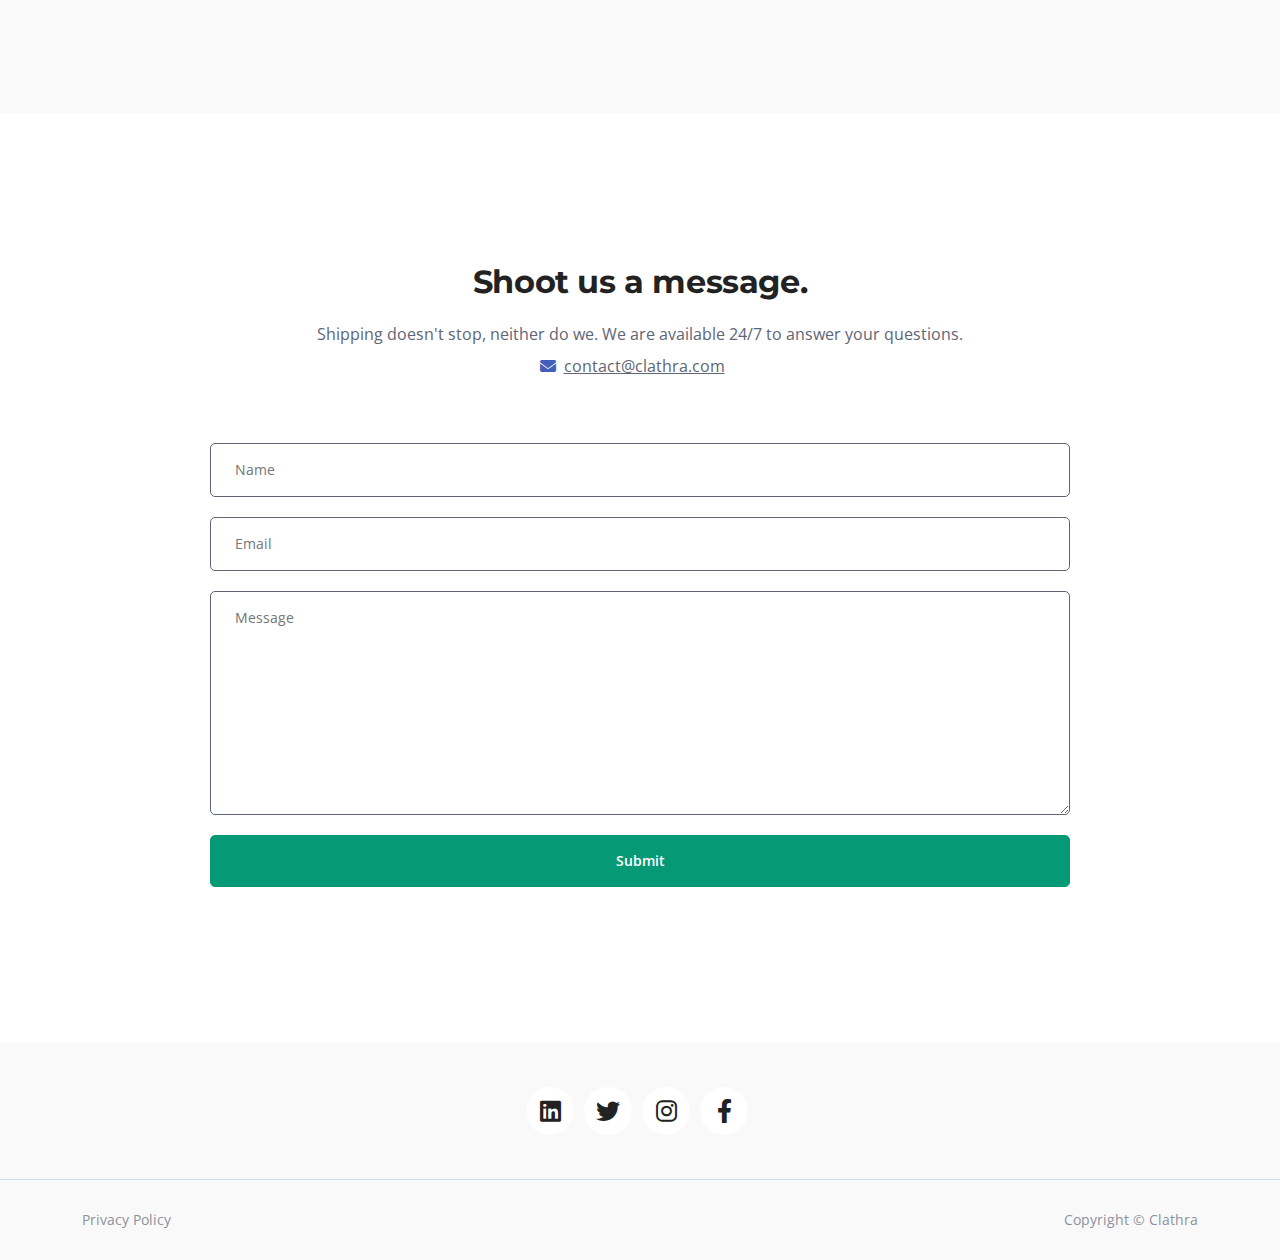
==== commit fd109f2c: "Update index.html" ====
--- a/index.html
+++ b/index.html
@@ -21,8 +21,10 @@
     <title>Clathra - digital agency for the shipping & offshore world.</title>
     
     <!-- Styles -->
+    <link rel="preconnect" href="https://fonts.googleapis.com">
+    <link rel="preconnect" href="https://fonts.gstatic.com" crossorigin>
+    <link href="https://fonts.googleapis.com/css2?family=Montserrat:ital,wght@0,100;0,200;0,300;0,400;0,500;0,600;0,700;0,800;0,900;1,100;1,200;1,300;1,400;1,500;1,600;1,700;1,800;1,900&display=swap" rel="stylesheet">
     <link href="https://fonts.googleapis.com/css2?family=Open+Sans:ital,wght@0,400;0,600;0,700;1,400&display=swap" rel="stylesheet">
-    <link href="https://fonts.googleapis.com/css2?family=Orbitron:wght@400;500;600;700;800;900&display=swap" rel="stylesheet">
     <link href="css/bootstrap.min.css" rel="stylesheet">
     <link href="css/fontawesome-all.min.css" rel="stylesheet">
     <link href="css/swiper.css" rel="stylesheet">
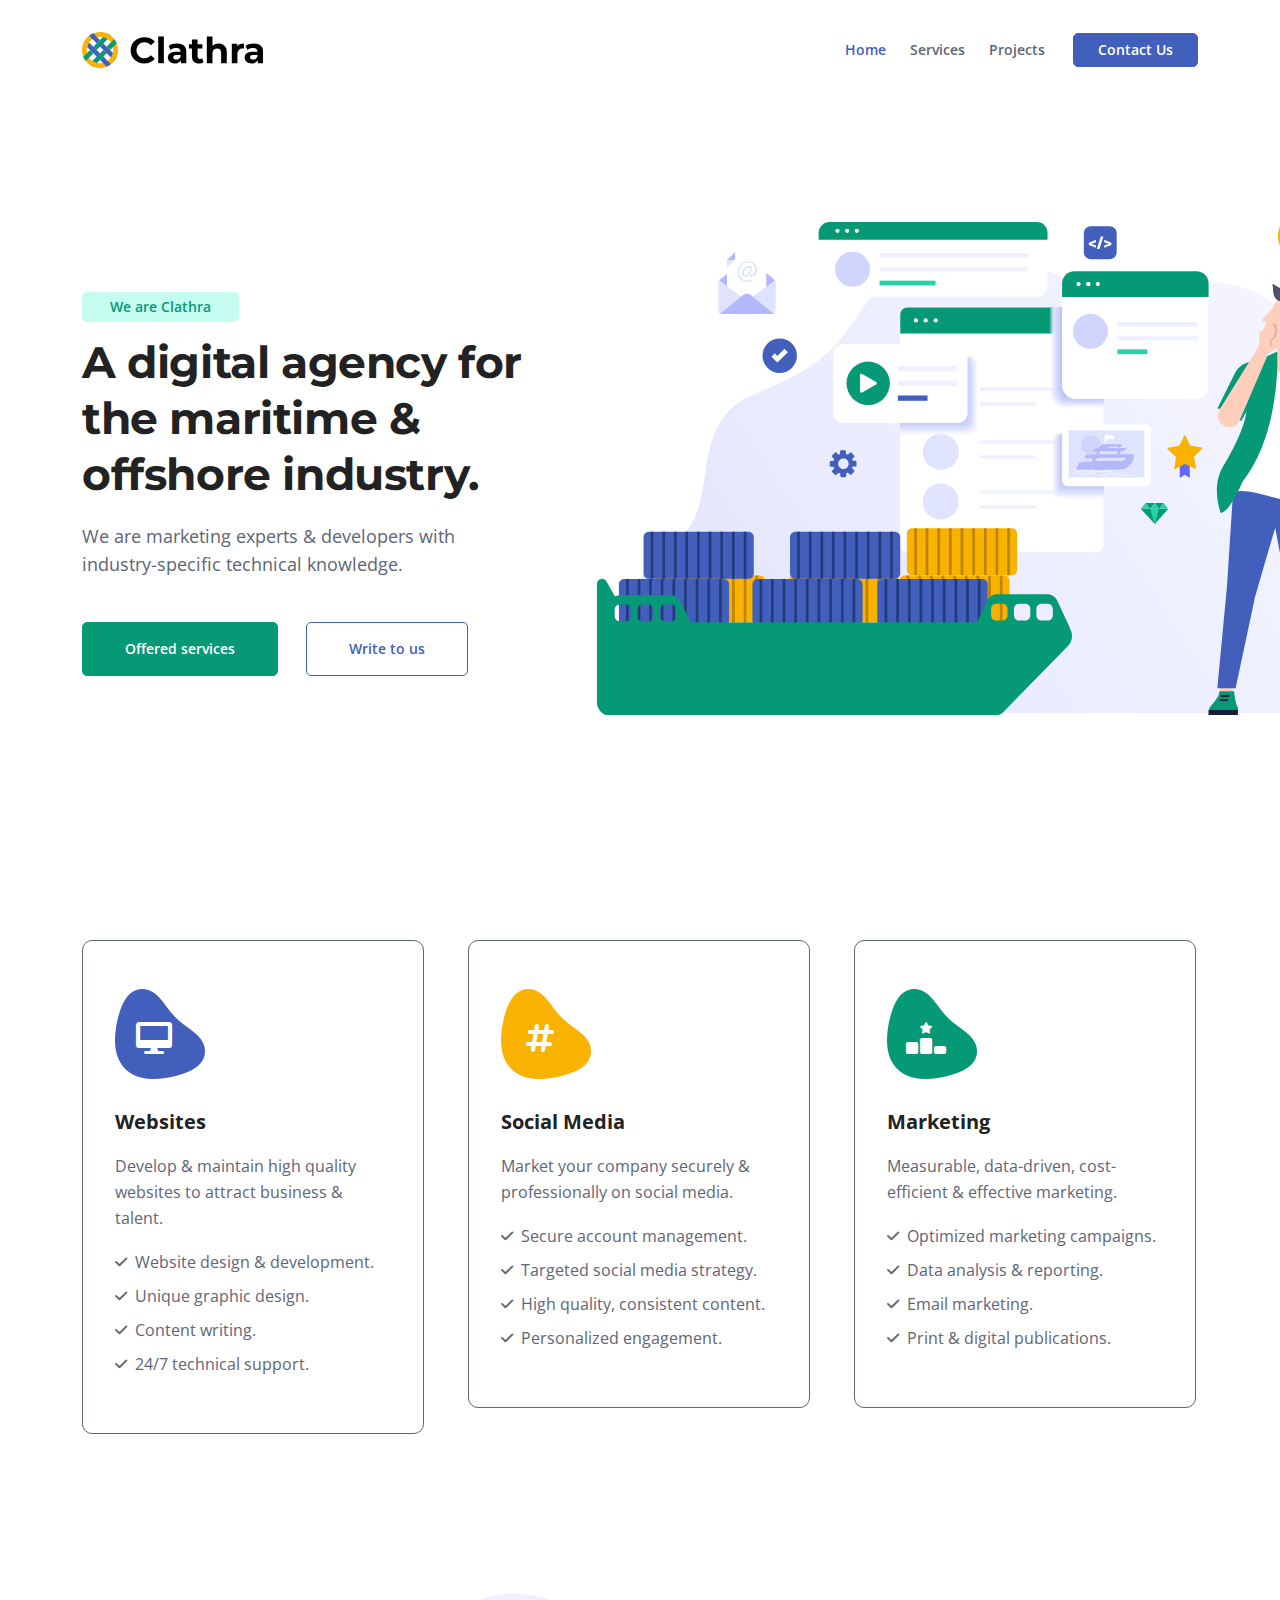
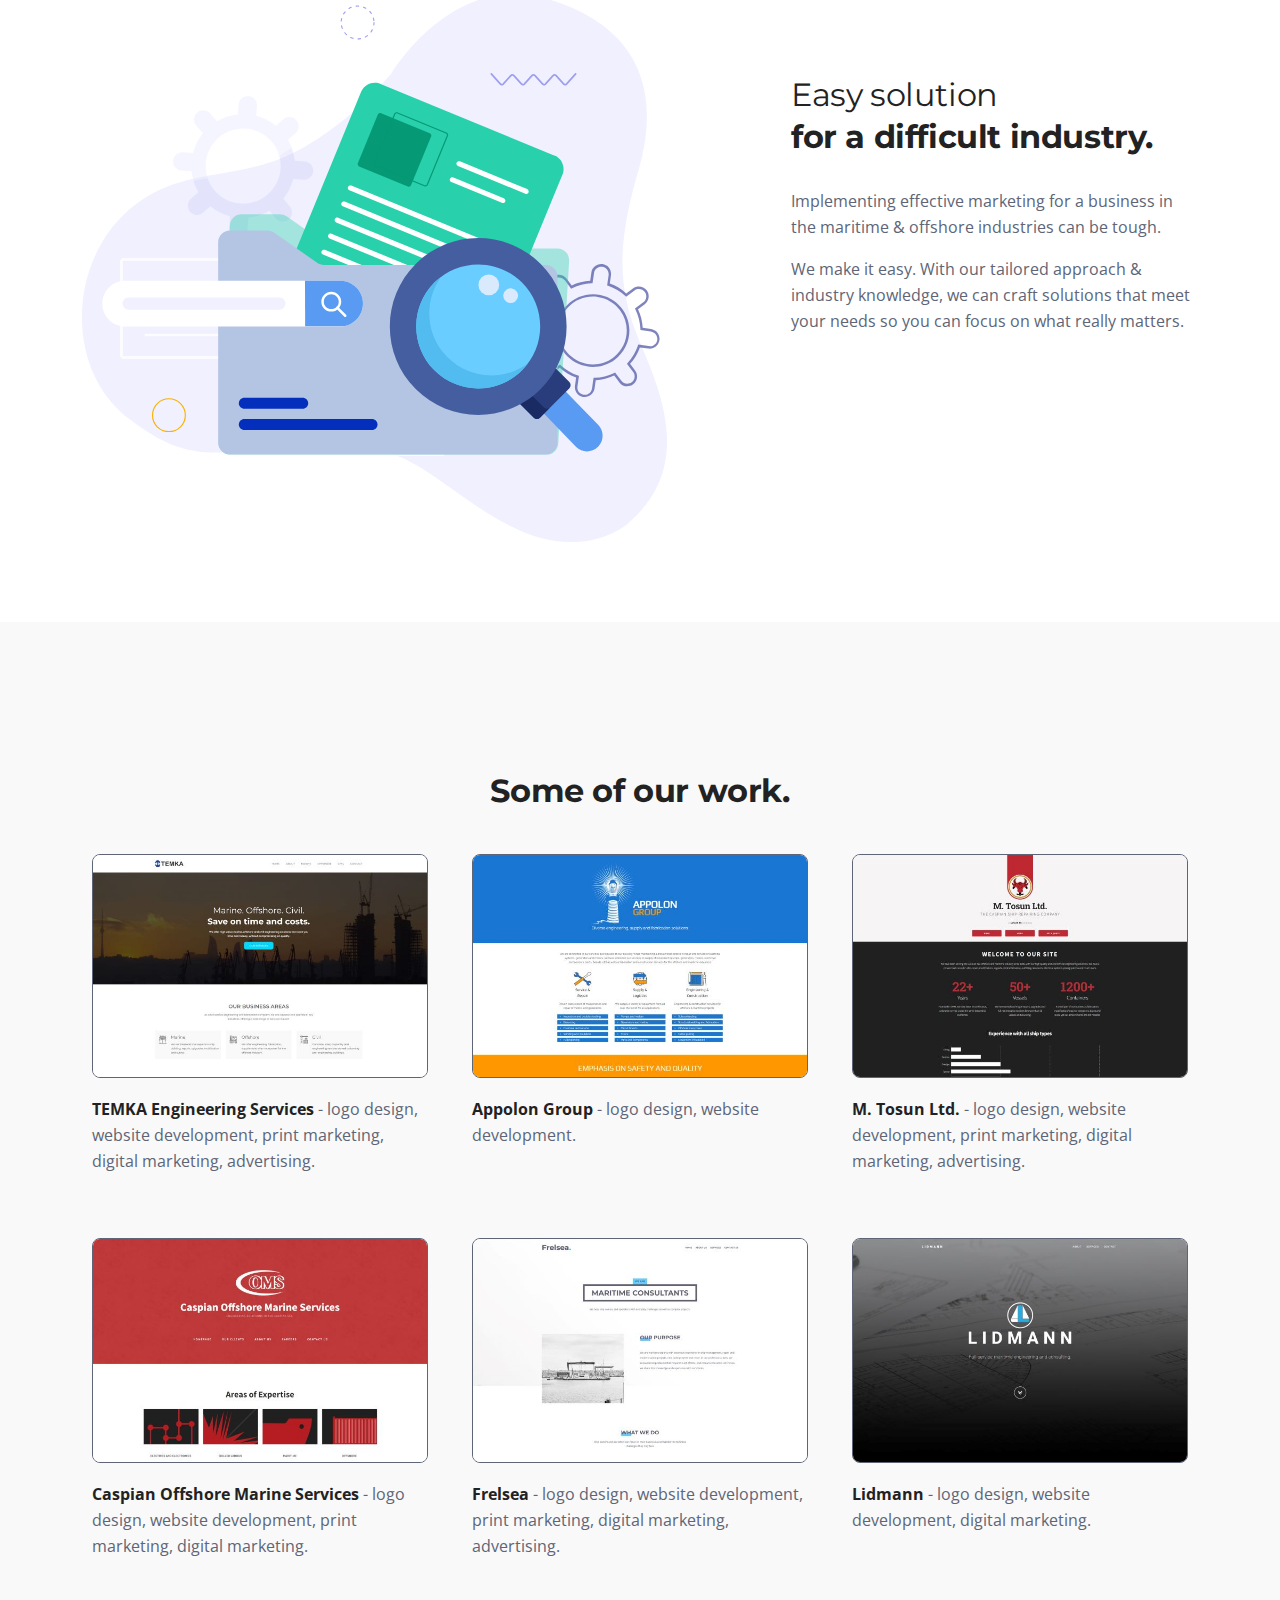
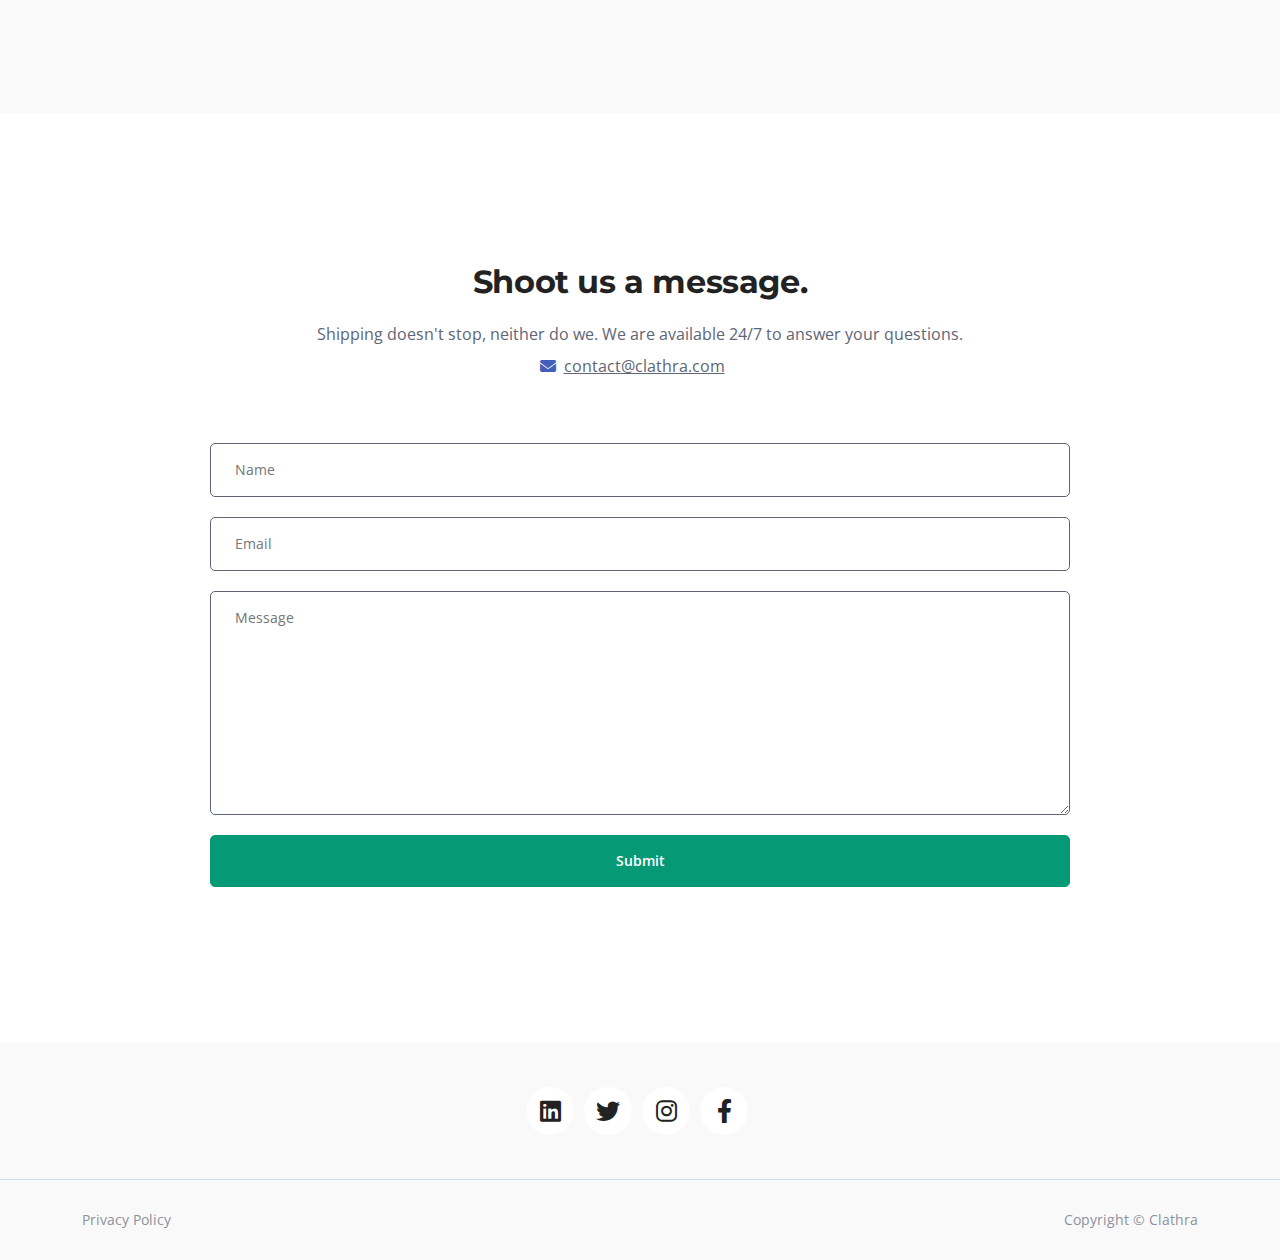
==== commit 1e4000ff: "google tags" ====
--- a/index.html
+++ b/index.html
@@ -29,9 +29,22 @@
     <link href="css/fontawesome-all.min.css" rel="stylesheet">
     <link href="css/swiper.css" rel="stylesheet">
 	<link href="css/styles.css" rel="stylesheet">
+
+    <!-- Canonical -->
+	<link rel="canonical" href="https://www.clathra.com/">
 	
 	<!-- Favicon  -->
     <link rel="icon" href="images/favicon.png">
+
+    <!-- Global site tag (gtag.js) - Google Analytics -->
+    <script async src="https://www.googletagmanager.com/gtag/js?id=G-QQLV2HSWZ1"></script>
+    <script>
+    window.dataLayer = window.dataLayer || [];
+    function gtag(){dataLayer.push(arguments);}
+    gtag('js', new Date());
+
+    gtag('config', 'G-QQLV2HSWZ1');
+    </script>
 </head>
 <body data-bs-spy="scroll" data-bs-target="#navbarExample">
     
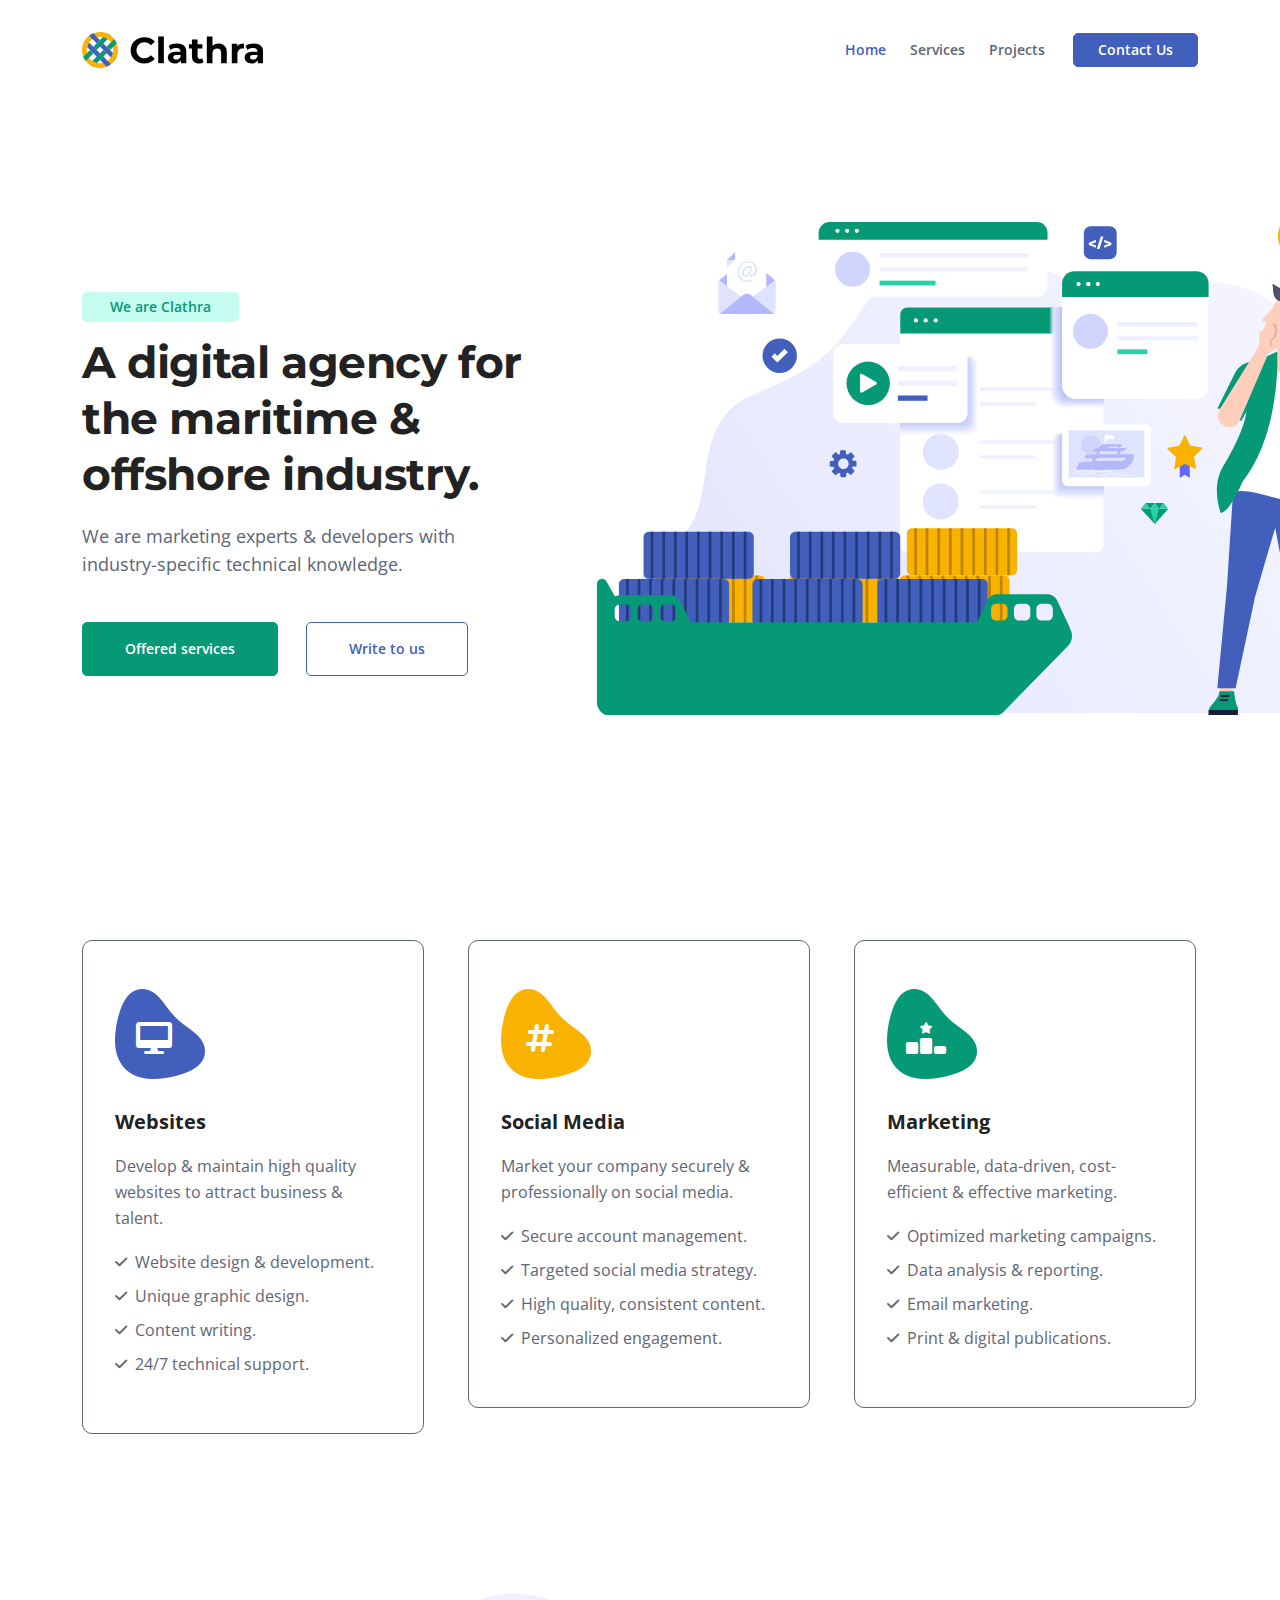
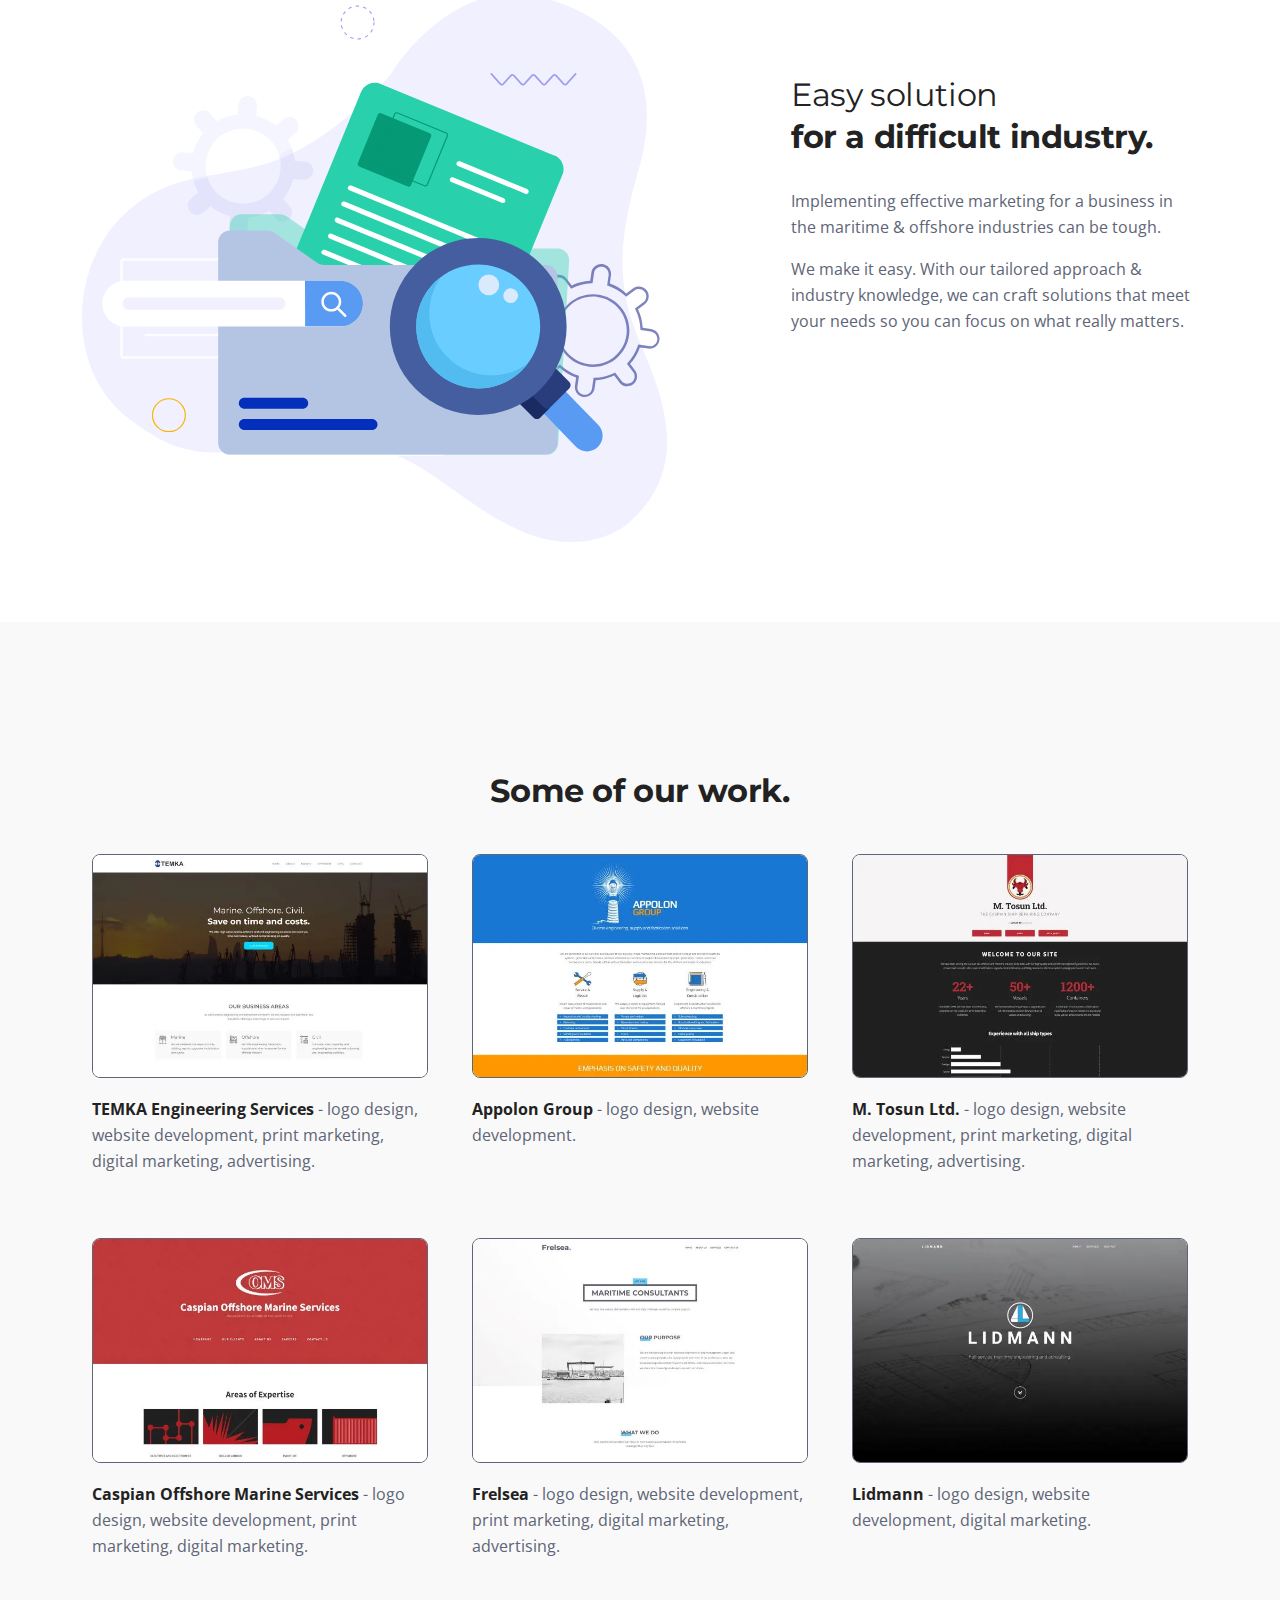
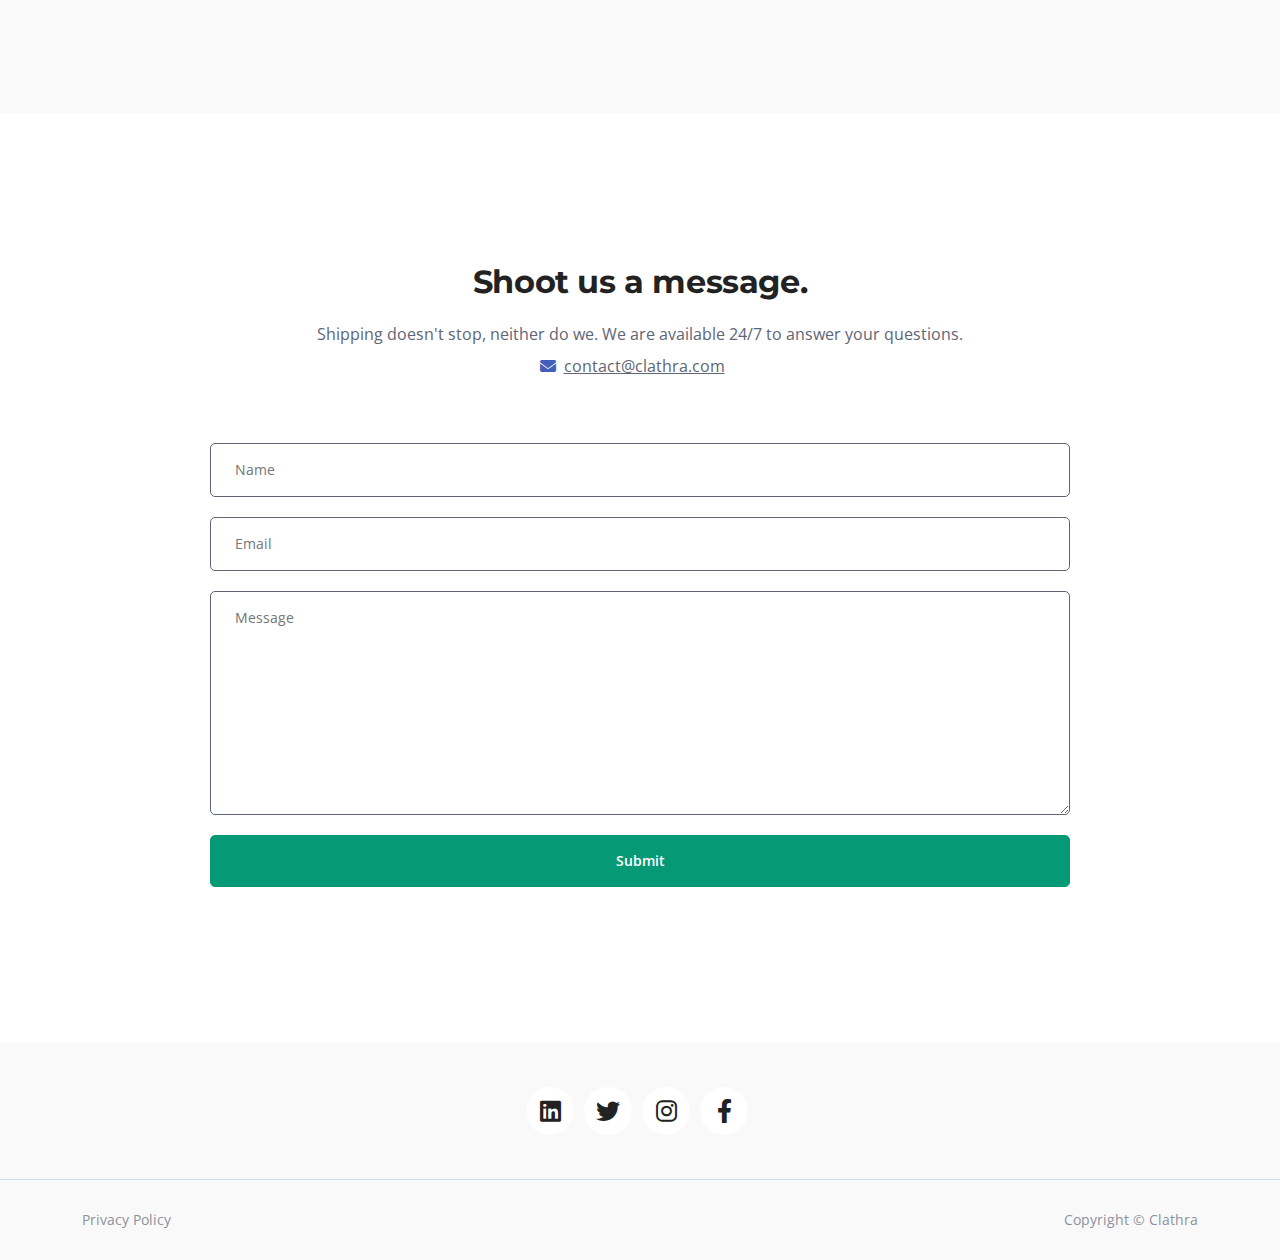
==== commit e16399e7: "Update index.html" ====
--- a/index.html
+++ b/index.html
@@ -53,7 +53,7 @@
         <div class="container">
 
             <!-- Image Logo -->
-            <a class="navbar-brand logo-image" href="#header"><img src="images/logo.svg" alt="alternative"></a> 
+            <a class="navbar-brand logo-image" href="#header"><img src="images/logo.svg" alt="Clathra Logo"></a> 
 
             <button class="navbar-toggler p-0 border-0" type="button" id="navbarSideCollapse" aria-label="Toggle navigation">
                 <span class="navbar-toggler-icon"></span>
@@ -95,7 +95,7 @@
                 </div> <!-- end of col -->
                 <div class="col-lg-6 col-xl-7">
                     <div class="image-container">
-                        <img class="img-fluid" src="images/header-illustration.svg" alt="alternative">
+                        <img class="img-fluid" src="images/header-illustration.svg" alt="Header illustration">
                     </div> <!-- end of image-container -->
                 </div> <!-- end of col -->
             </div> <!-- end of row -->
@@ -213,7 +213,7 @@
             <div class="row">
                 <div class="col-lg-6 col-xl-7">
                     <div class="image-container">
-                        <img class="img-fluid" src="images/details-1.svg" alt="alternative">
+                        <img class="img-fluid" src="images/details-1.svg" alt="Details illustration">
                     </div> <!-- end of image-container -->
                 </div> <!-- end of col -->
                 <div class="col-lg-6 col-xl-5">
@@ -239,19 +239,19 @@
             <div class="row">
                 <div class="col-lg-4">
                     <div class="element-item">
-                        <img class="img-fluid" src="images/project-1.jpg" alt="alternative">
+                        <img class="img-fluid" src="images/project-1.webp" alt="Web design project">
                         <p><strong>TEMKA Engineering Services</strong> - logo design, website development, print marketing, digital marketing, advertising.</p>
                     </div>
                 </div>
                 <div class="col-lg-4">
                     <div class="element-item">
-                        <img class="img-fluid" src="images/project-2.jpg" alt="alternative">
+                        <img class="img-fluid" src="images/project-2.webp" alt="Web design project">
                         <p><strong>Appolon Group</strong> - logo design, website development.</p>
                     </div>
                 </div>
                 <div class="col-lg-4">
                     <div class="element-item">
-                        <img class="img-fluid" src="images/project-3.jpg" alt="alternative">
+                        <img class="img-fluid" src="images/project-3.webp" alt="Web design project">
                         <p><strong>M. Tosun Ltd.</strong> - logo design, website development, print marketing, digital marketing, advertising.</p>
                     </div>
                 </div>
@@ -259,19 +259,19 @@
             <div class="row">
                 <div class="col-lg-4">
                     <div class="element-item">
-                        <img class="img-fluid" src="images/project-4.jpg" alt="alternative">
+                        <img class="img-fluid" src="images/project-4.webp" alt="Web design project">
                         <p><strong>Caspian Offshore Marine Services</strong> - logo design, website development, print marketing, digital marketing.</p>
                     </div>
                 </div>
                 <div class="col-lg-4">
                     <div class="element-item">
-                        <img class="img-fluid" src="images/project-5.jpg" alt="alternative">
+                        <img class="img-fluid" src="images/project-5.webp" alt="Web design project">
                         <p><strong>Frelsea</strong> - logo design, website development, print marketing, digital marketing, advertising.</p>
                     </div>
                 </div>
                 <div class="col-lg-4">
                     <div class="element-item">
-                        <img class="img-fluid" src="images/project-6.jpg" alt="alternative">
+                        <img class="img-fluid" src="images/project-6.webp" alt="Web design project">
                         <p><strong>Lidmann</strong> - logo design, website development, digital marketing.</p>
                     </div>
                 </div> <!-- end of col -->
@@ -376,7 +376,7 @@
 
     <!-- Back To Top Button -->
     <button onclick="topFunction()" id="myBtn">
-        <img src="images/up-arrow.png" alt="alternative">
+        <img src="images/up-arrow.png" alt="up arrow">
     </button>
     <!-- end of back to top button -->
     	
